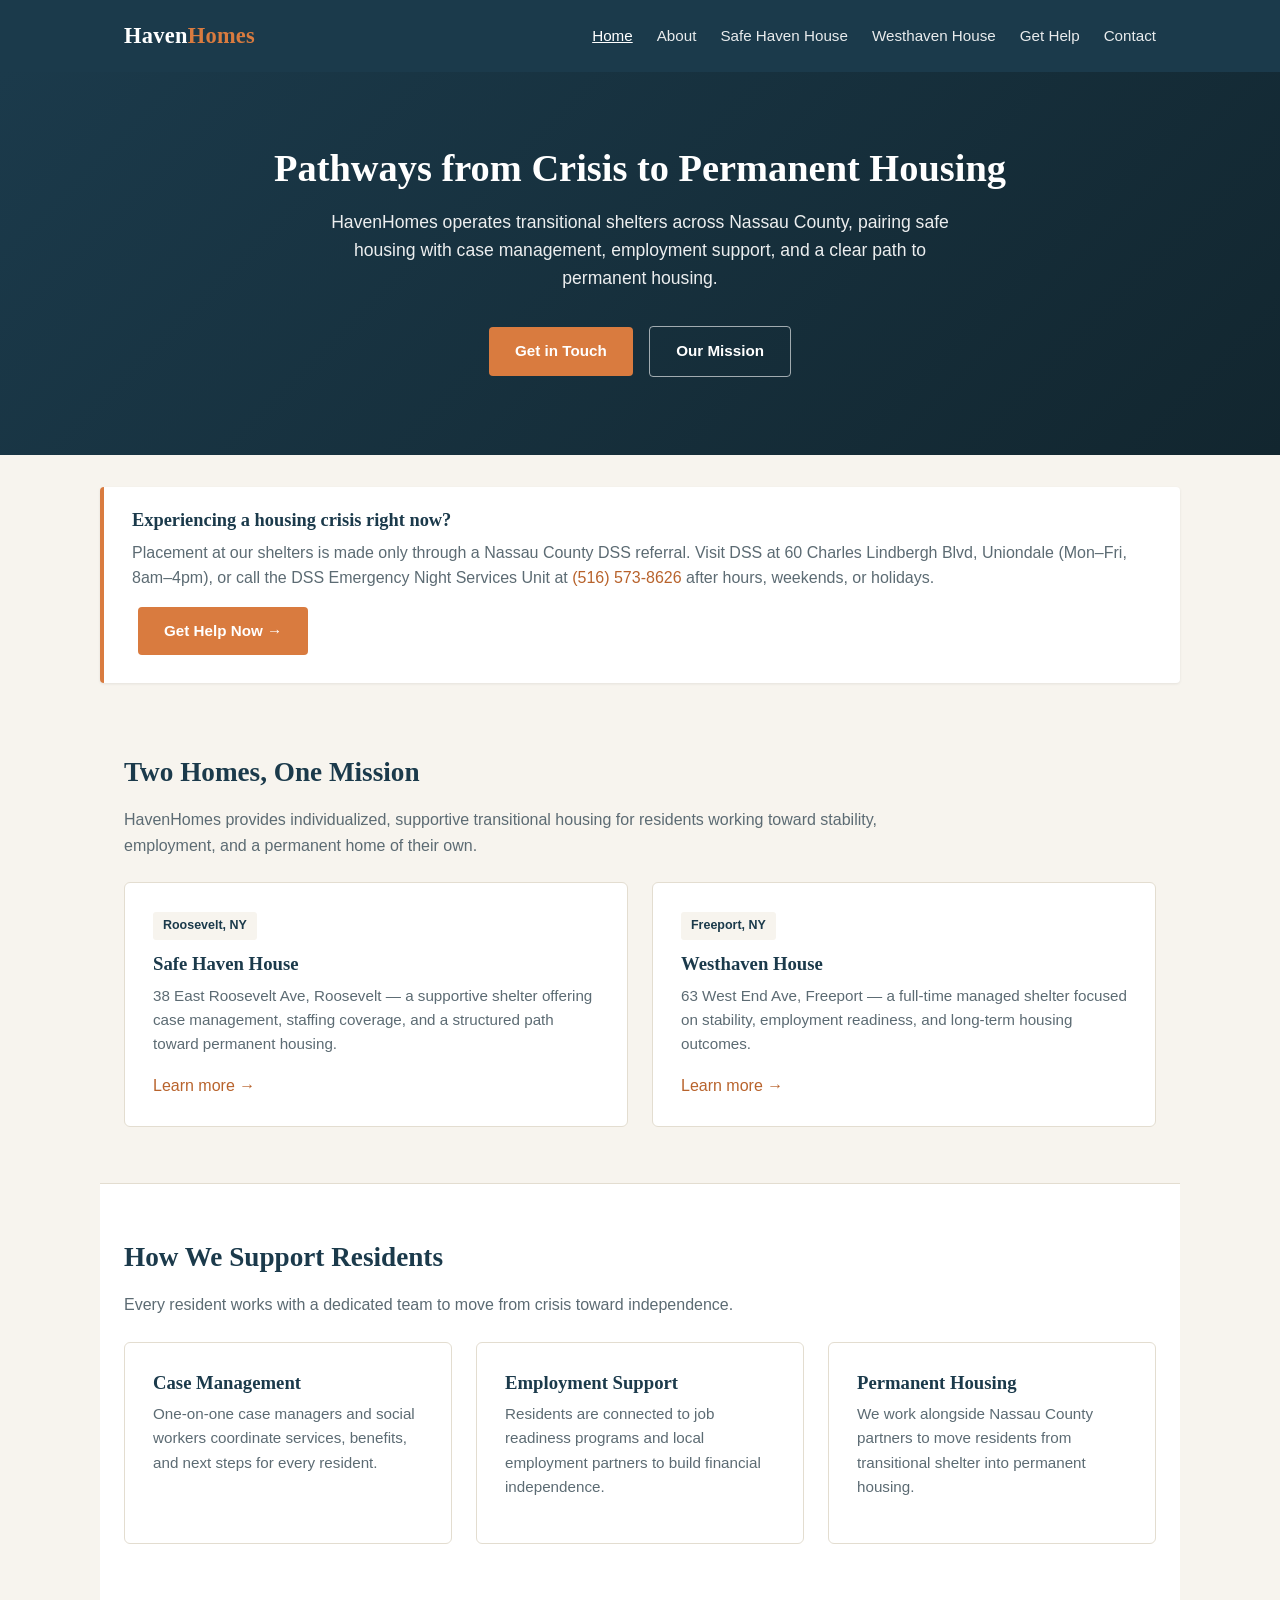
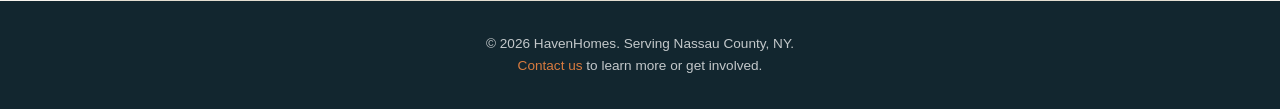
==== index.html @ 24525a24 "Fix: rebuild all HTML files that were silently truncated by a folder sync issue" ====
<!DOCTYPE html>
<html lang="en">
<head>
<meta charset="UTF-8">
<meta name="viewport" content="width=device-width, initial-scale=1.0">
<title>HavenHomes | Nassau County Transitional Housing</title>
<link rel="stylesheet" href="styles.css">
</head>
<body>

<header>
  <div class="nav-wrap">
    <div class="logo">Haven<span>Homes</span></div>
    <nav>
      <ul>
        <li><a href="index.html" class="active">Home</a></li>
        <li><a href="about.html">About</a></li>
        <li><a href="safe-haven-house.html">Safe Haven House</a></li>
        <li><a href="westhaven-house.html">Westhaven House</a></li>
        <li><a href="get-help.html">Get Help</a></li>
        <li><a href="contact.html">Contact</a></li>
      </ul>
    </nav>
  </div>
</header>

<section class="hero">
  <h1>Pathways from Crisis to Permanent Housing</h1>
  <p>HavenHomes operates transitional shelters across Nassau County, pairing safe housing with case management, employment support, and a clear path to permanent housing.</p>
  <a href="contact.html" class="btn btn-primary">Get in Touch</a>
  <a href="about.html" class="btn btn-secondary">Our Mission</a>
</section>

<div class="callout-wrap">
  <div class="callout">
    <h3>Experiencing a housing crisis right now?</h3>
    <p>Placement at our shelters is made only through a Nassau County DSS referral. Visit DSS at 60 Charles Lindbergh Blvd, Uniondale (Mon&ndash;Fri, 8am&ndash;4pm), or call the DSS Emergency Night Services Unit at <a href="tel:5165738626">(516) 573-8626</a> after hours, weekends, or holidays.</p>
    <a href="get-help.html" class="btn btn-primary">Get Help Now &rarr;</a>
  </div>
</div>

<div class="section">
  <h2>Two Homes, One Mission</h2>
  <p>HavenHomes provides individualized, supportive transitional housing for residents working toward stability, employment, and a permanent home of their own.</p>

  <div class="cards">
    <div class="card">
      <span class="tag">Roosevelt, NY</span>
      <h3>Safe Haven House</h3>
      <p>38 East Roosevelt Ave, Roosevelt — a supportive shelter offering case management, staffing coverage, and a structured path toward permanent housing.</p>
      <a href="safe-haven-house.html">Learn more &rarr;</a>
    </div>
    <div class="card">
      <span class="tag">Freeport, NY</span>
      <h3>Westhaven House</h3>
      <p>63 West End Ave, Freeport — a full-time managed shelter focused on stability, employment readiness, and long-term housing outcomes.</p>
      <a href="westhaven-house.html">Learn more &rarr;</a>
    </div>
  </div>
</div>

<div class="section section-alt">
  <h2>How We Support Residents</h2>
  <p>Every resident works with a dedicated team to move from crisis toward independence.</p>
  <div class="cards">
    <div class="card">
      <h3>Case Management</h3>
      <p>One-on-one case managers and social workers coordinate services, benefits, and next steps for every resident.</p>
    </div>
    <div class="card">
      <h3>Employment Support</h3>
      <p>Residents are connected to job readiness programs and local employment partners to build financial independence.</p>
    </div>
    <div class="card">
      <h3>Permanent Housing</h3>
      <p>We work alongside Nassau County partners to move residents from transitional shelter into permanent housing.</p>
    </div>
  </div>
</div>

<footer>
  <p>&copy; 2026 HavenHomes. Serving Nassau County, NY.</p>
  <p><a href="contact.html">Contact us</a> to learn more or get involved.</p>
</footer>

</body>
</html>
---- styles.css ----
:root {
  --navy: #1b3a4b;
  --navy-dark: #12262f;
  --accent: #d97b3f;
  --accent-dark: #b8632c;
  --cream: #f7f4ee;
  --text: #29343a;
  --text-light: #5c6b73;
  --border: #e3ddd0;
  --white: #ffffff;
}

* { box-sizing: border-box; margin: 0; padding: 0; }

body {
  font-family: -apple-system, BlinkMacSystemFont, "Segoe UI", Helvetica, Arial, sans-serif;
  color: var(--text);
  background: var(--cream);
  line-height: 1.6;
}

h1, h2, h3 {
  font-family: Georgia, "Times New Roman", serif;
  color: var(--navy);
  line-height: 1.25;
}

a { color: var(--accent-dark); text-decoration: none; }
a:hover { text-decoration: underline; }

header {
  background: var(--navy);
  color: var(--white);
}

.nav-wrap {
  max-width: 1080px;
  margin: 0 auto;
  padding: 18px 24px;
  display: flex;
  align-items: center;
  justify-content: space-between;
  flex-wrap: wrap;
  gap: 12px;
}

.logo {
  font-family: Georgia, serif;
  font-size: 1.4rem;
  font-weight: bold;
  color: var(--white);
  letter-spacing: 0.3px;
}

.logo span { color: var(--accent); }

nav ul {
  list-style: none;
  display: flex;
  gap: 24px;
  flex-wrap: wrap;
}

nav a {
  color: var(--white);
  font-size: 0.95rem;
  opacity: 0.9;
}

nav a:hover, nav a.active {
  opacity: 1;
  text-decoration: underline;
}

.hero {
  background: linear-gradient(135deg, var(--navy) 0%, var(--navy-dark) 100%);
  color: var(--white);
  padding: 72px 24px;
  text-align: center;
}

.hero h1 {
  color: var(--white);
  font-size: 2.4rem;
  max-width: 780px;
  margin: 0 auto 16px;
}

.hero p {
  max-width: 620px;
  margin: 0 auto 28px;
  font-size: 1.1rem;
  opacity: 0.92;
}

.hero-small {
  padding: 48px 24px;
  text-align: center;
}

.hero-small h1 { color: var(--white); font-size: 2rem; }

.btn {
  display: inline-block;
  padding: 12px 26px;
  border-radius: 4px;
  font-weight: 600;
  font-size: 0.95rem;
  margin: 6px;
}

.btn-primary {
  background: var(--accent);
  color: var(--white);
}
.btn-primary:hover { background: var(--accent-dark); text-decoration: none; }

.btn-secondary {
  background: transparent;
  color: var(--white);
  border: 1px solid rgba(255,255,255,0.6);
}
.btn-secondary:hover { background: rgba(255,255,255,0.1); text-decoration: none; }

.section {
  max-width: 1080px;
  margin: 0 auto;
  padding: 56px 24px;
}

.section h2 {
  font-size: 1.7rem;
  margin-bottom: 18px;
}

.section p { color: var(--text-light); margin-bottom: 16px; max-width: 760px; }

.section-alt {
  background: var(--white);
  border-top: 1px solid var(--border);
  border-bottom: 1px solid var(--border);
}

.cards {
  display: grid;
  grid-template-columns: repeat(auto-fit, minmax(280px, 1fr));
  gap: 24px;
  margin-top: 24px;
}

.card {
  background: var(--white);
  border: 1px solid var(--border);
  border-radius: 6px;
  padding: 28px;
}

.card h3 { margin-bottom: 8px; }
.card p { color: var(--text-light); font-size: 0.95rem; }
.card .tag {
  display: inline-block;
  background: var(--cream);
  color: var(--navy);
  font-size: 0.78rem;
  font-weight: 600;
  padding: 4px 10px;
  border-radius: 3px;
  margin-bottom: 12px;
}

.facts {
  list-style: none;
  margin-top: 20px;
}
.facts li {
  padding: 10px 0;
  border-bottom: 1px solid var(--border);
  color: var(--text-light);
}
.facts li strong { color: var(--navy); }

.info-grid {
  display: grid;
  grid-template-columns: repeat(auto-fit, minmax(220px, 1fr));
  gap: 28px;
  margin-top: 24px;
}
.info-block h3 { font-size: 1.05rem; margin-bottom: 6px; }
.info-block p { color: var(--text-light); font-size: 0.95rem; }

footer {
  background: var(--navy-dark);
  color: rgba(255,255,255,0.75);
  padding: 32px 24px;
  text-align: center;
  font-size: 0.85rem;
}
footer a { color: var(--accent); }

@media (max-width: 640px) {
  .nav-wrap { flex-direction: column; align-items: flex-start; }
  .hero h1 { font-size: 1.9rem; }
}

/* Crisis / callout box */
.callout {
  max-width: 1080px;
  margin: 0 auto;
  background: var(--white);
  border-left: 4px solid var(--accent);
  border-radius: 4px;
  padding: 22px 28px;
  box-shadow: 0 1px 3px rgba(0,0,0,0.08);
}

.callout h3 {
  font-size: 1.15rem;
  margin-bottom: 8px;
}

.callout p { color: var(--text-light); margin-bottom: 10px; }
.callout a.btn { margin-top: 6px; }

.callout-wrap {
  padding: 32px 24px 0;
  margin-bottom: 16px;
}

.steps {
  counter-reset: step;
  list-style: none;
  margin-top: 20px;
}
.steps li {
  counter-increment: step;
  position: relative;
  padding: 14px 0 14px 44px;
  border-bottom: 1px solid var(--border);
  color: var(--text-light);
}
.steps li:before {
  content: counter(step);
  position: absolute;
  left: 0;
  top: 12px;
  width: 28px;
  height: 28px;
  background: var(--navy);
  color: var(--white);
  border-radius: 50%;
  font-size: 0.85rem;
  font-weight: 700;
  display: flex;
  align-items: center;
  justify-content: center;
}
.steps li strong { color: var(--navy); display: block; margin-bottom: 2px; }

.contact-box {
  background: var(--cream);
  border: 1px solid var(--border);
  border-radius: 6px;
  padding: 20px 24px;
  margin: 16px 0;
}
.contact-box h4 { color: var(--navy); font-size: 1rem; margin-bottom: 6px; }
.contact-box p { margin-bottom: 4px; font-size: 0.95rem; }
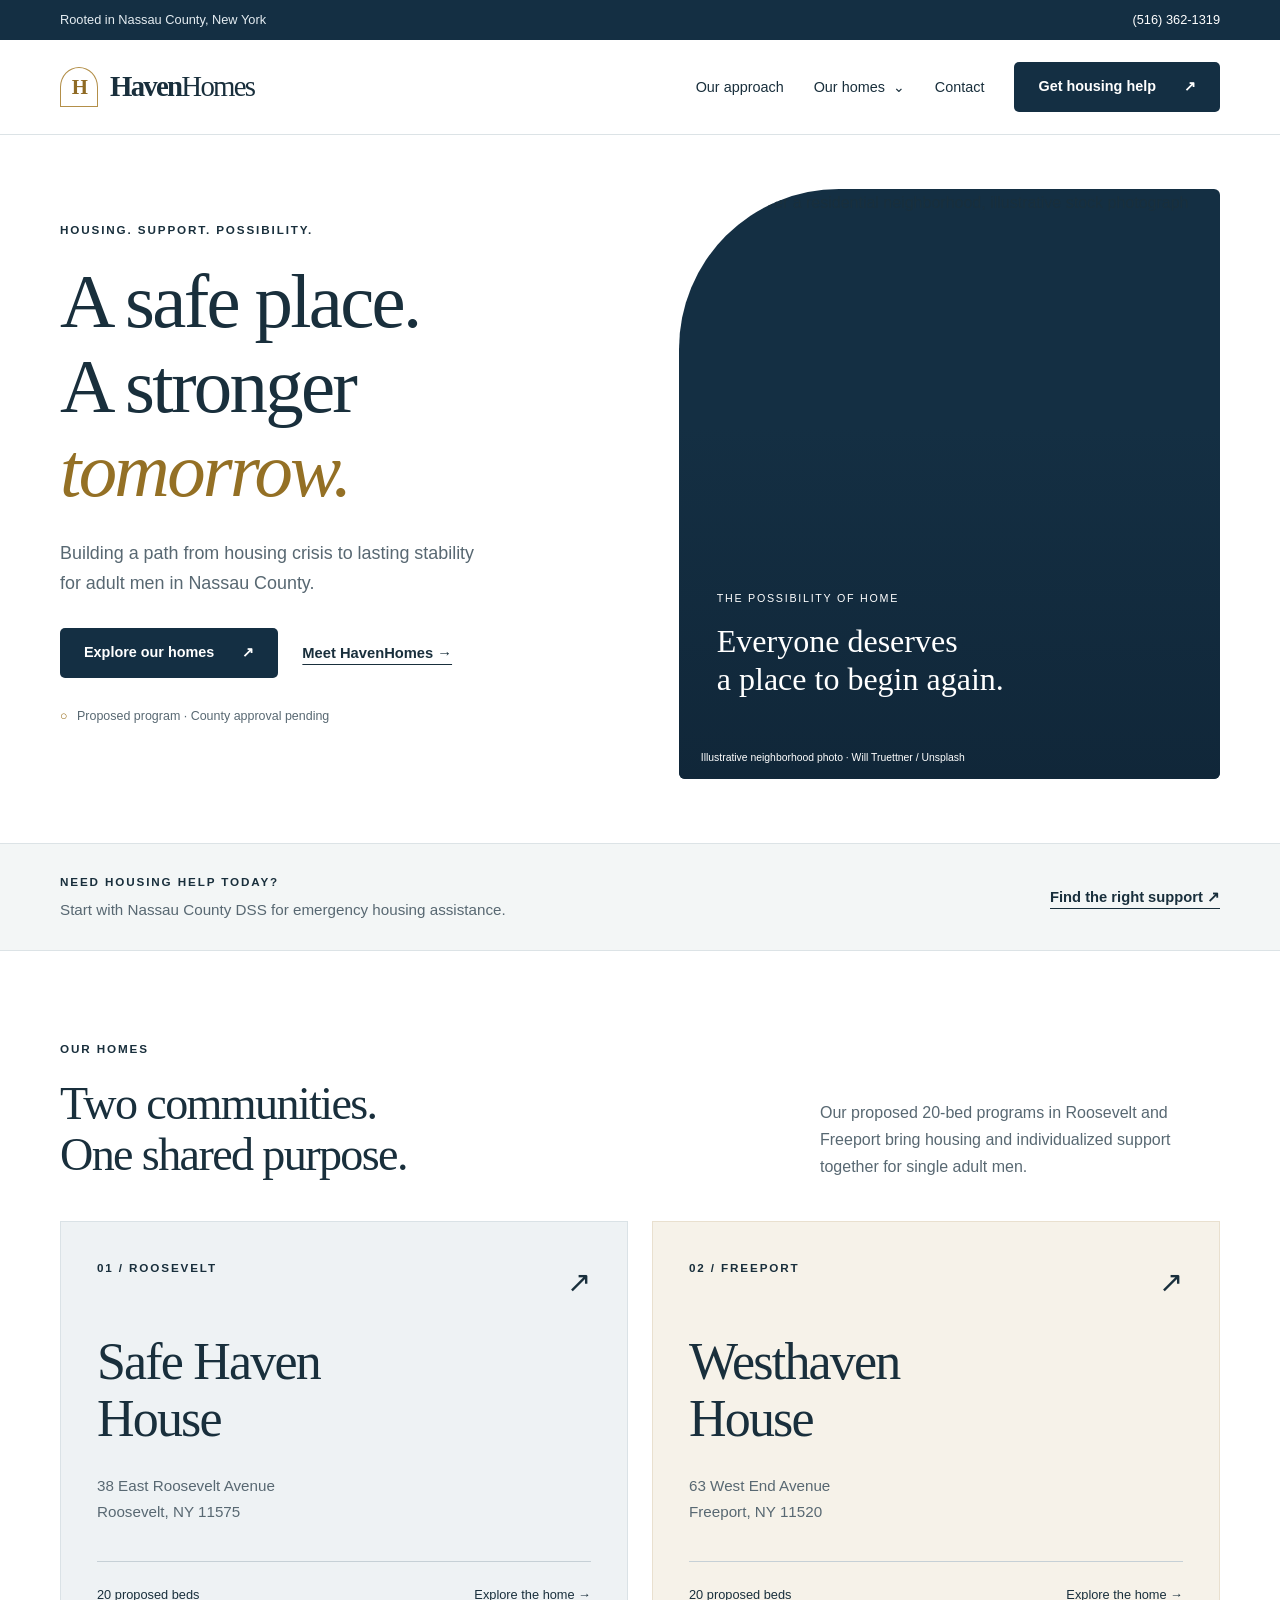
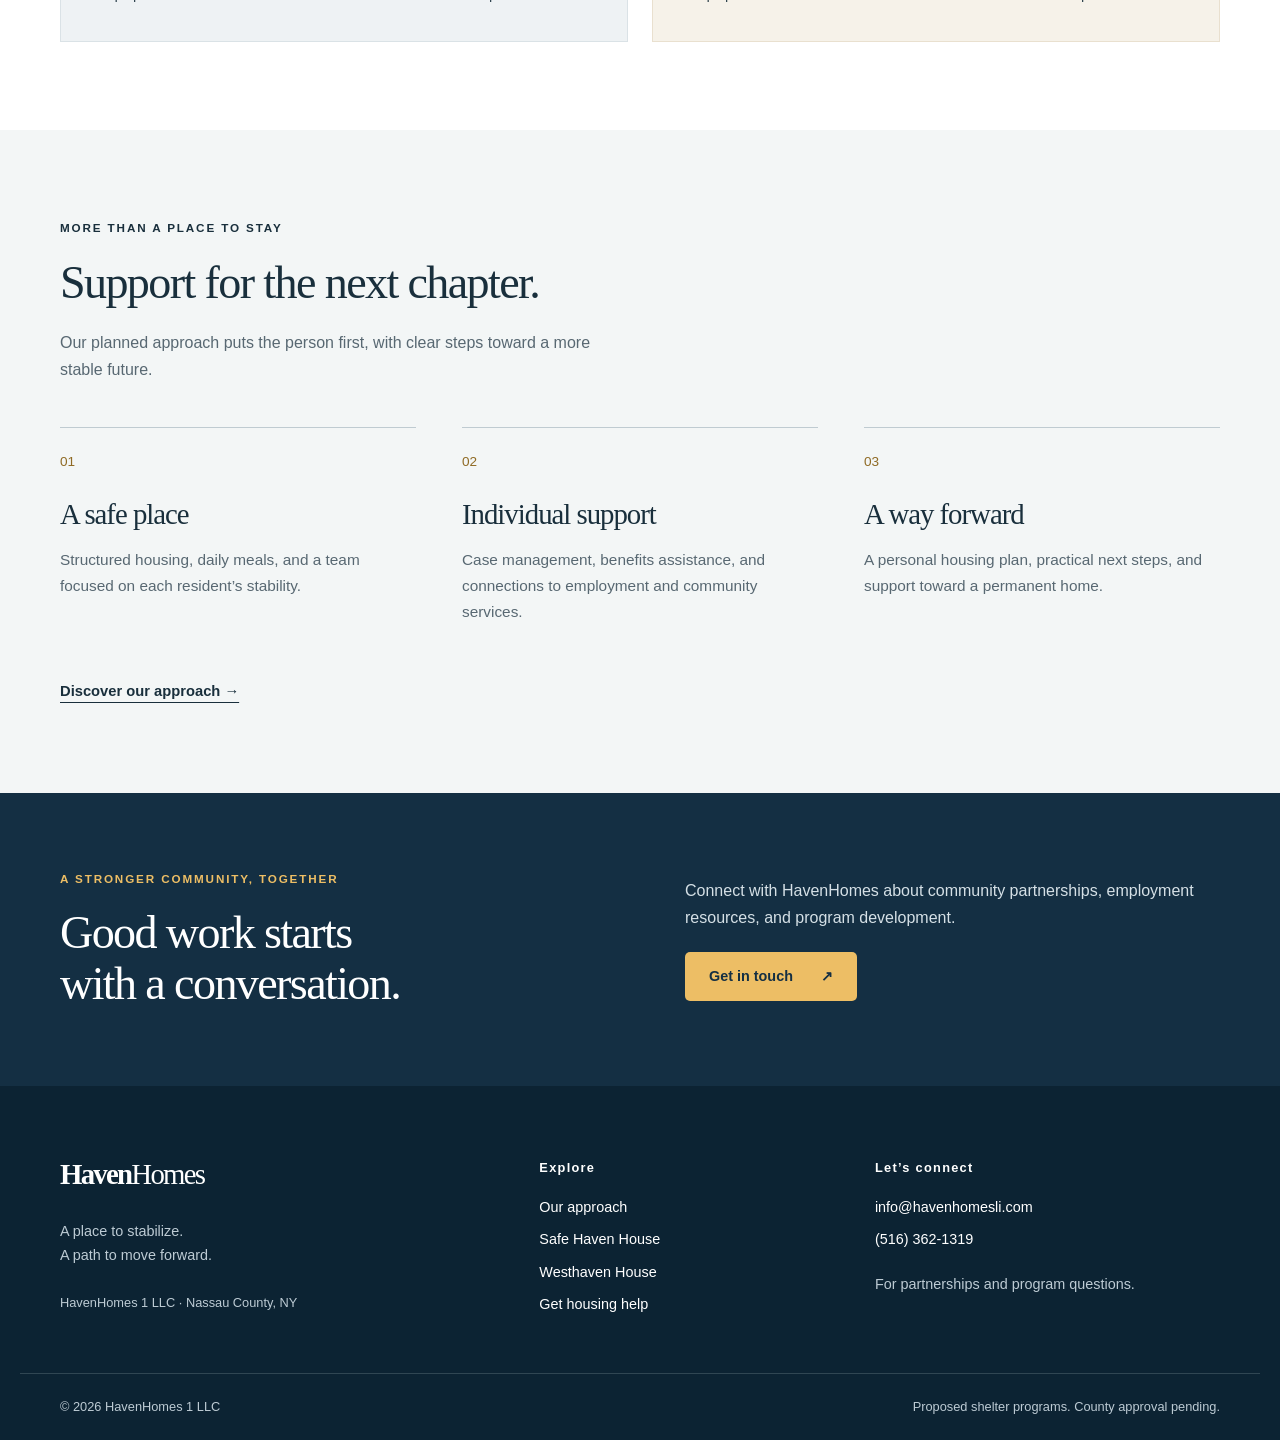
==== commit c3dd4d15: "Create HavenHomes redesign preview with responsive navigation and updated program pages" ====
--- a/index.html
+++ b/index.html
@@ -1,87 +1 @@
-<!DOCTYPE html>
-<html lang="en">
-<head>
-<meta charset="UTF-8">
-<meta name="viewport" content="width=device-width, initial-scale=1.0">
-<title>HavenHomes | Nassau County Transitional Housing</title>
-<link rel="stylesheet" href="styles.css">
-</head>
-<body>
-
-<header>
-  <div class="nav-wrap">
-    <div class="logo">Haven<span>Homes</span></div>
-    <nav>
-      <ul>
-        <li><a href="index.html" class="active">Home</a></li>
-        <li><a href="about.html">About</a></li>
-        <li><a href="safe-haven-house.html">Safe Haven House</a></li>
-        <li><a href="westhaven-house.html">Westhaven House</a></li>
-        <li><a href="get-help.html">Get Help</a></li>
-        <li><a href="contact.html">Contact</a></li>
-      </ul>
-    </nav>
-  </div>
-</header>
-
-<section class="hero">
-  <h1>Pathways from Crisis to Permanent Housing</h1>
-  <p>HavenHomes operates transitional shelters across Nassau County, pairing safe housing with case management, employment support, and a clear path to permanent housing.</p>
-  <a href="contact.html" class="btn btn-primary">Get in Touch</a>
-  <a href="about.html" class="btn btn-secondary">Our Mission</a>
-</section>
-
-<div class="callout-wrap">
-  <div class="callout">
-    <h3>Experiencing a housing crisis right now?</h3>
-    <p>Placement at our shelters is made only through a Nassau County DSS referral. Visit DSS at 60 Charles Lindbergh Blvd, Uniondale (Mon&ndash;Fri, 8am&ndash;4pm), or call the DSS Emergency Night Services Unit at <a href="tel:5165738626">(516) 573-8626</a> after hours, weekends, or holidays.</p>
-    <a href="get-help.html" class="btn btn-primary">Get Help Now &rarr;</a>
-  </div>
-</div>
-
-<div class="section">
-  <h2>Two Homes, One Mission</h2>
-  <p>HavenHomes provides individualized, supportive transitional housing for residents working toward stability, employment, and a permanent home of their own.</p>
-
-  <div class="cards">
-    <div class="card">
-      <span class="tag">Roosevelt, NY</span>
-      <h3>Safe Haven House</h3>
-      <p>38 East Roosevelt Ave, Roosevelt — a supportive shelter offering case management, staffing coverage, and a structured path toward permanent housing.</p>
-      <a href="safe-haven-house.html">Learn more &rarr;</a>
-    </div>
-    <div class="card">
-      <span class="tag">Freeport, NY</span>
-      <h3>Westhaven House</h3>
-      <p>63 West End Ave, Freeport — a full-time managed shelter focused on stability, employment readiness, and long-term housing outcomes.</p>
-      <a href="westhaven-house.html">Learn more &rarr;</a>
-    </div>
-  </div>
-</div>
-
-<div class="section section-alt">
-  <h2>How We Support Residents</h2>
-  <p>Every resident works with a dedicated team to move from crisis toward independence.</p>
-  <div class="cards">
-    <div class="card">
-      <h3>Case Management</h3>
-      <p>One-on-one case managers and social workers coordinate services, benefits, and next steps for every resident.</p>
-    </div>
-    <div class="card">
-      <h3>Employment Support</h3>
-      <p>Residents are connected to job readiness programs and local employment partners to build financial independence.</p>
-    </div>
-    <div class="card">
-      <h3>Permanent Housing</h3>
-      <p>We work alongside Nassau County partners to move residents from transitional shelter into permanent housing.</p>
-    </div>
-  </div>
-</div>
-
-<footer>
-  <p>&copy; 2026 HavenHomes. Serving Nassau County, NY.</p>
-  <p><a href="contact.html">Contact us</a> to learn more or get involved.</p>
-</footer>
-
-</body>
-</html>
+<!doctype html><html lang="en"><head><meta charset="utf-8"><meta name="viewport" content="width=device-width, initial-scale=1"><meta name="description" content="HavenHomes is developing supportive emergency shelter programs for adult men in Nassau County."><meta name="robots" content="noindex,nofollow"><title>A place to move forward | HavenHomes</title><link rel="icon" href="favicon.svg" type="image/svg+xml"><link rel="stylesheet" href="styles.css"></head><body><a class="skip" href="#main">Skip to content</a><div class="utility"><div class="wrap">Rooted in Nassau County, New York <a href="tel:+15163621319">(516) 362-1319</a></div></div><header><div class="wrap navigation"><a class="brand" href="index.html" aria-label="HavenHomes home"><span class="mark" aria-hidden="true">H</span>Haven<span class="brand-light">Homes</span></a><button class="menu-toggle" aria-expanded="false" aria-controls="navigation">Menu <span aria-hidden="true">☰</span></button><nav id="navigation" aria-label="Main navigation"><a href="about.html">Our approach</a><details class="homes-menu"><summary>Our homes</summary><div><a href="safe-haven-house.html">Safe Haven House <small>Roosevelt</small></a><a href="westhaven-house.html">Westhaven House <small>Freeport</small></a></div></details><a href="contact.html">Contact</a><a class="button navy" href="get-help.html">Get housing help <span aria-hidden="true">↗</span></a></nav></div></header><main id="main"><section class="hero wrap"><div class="hero-copy"><span class="eyebrow">HOUSING. SUPPORT. POSSIBILITY.</span><h1>A safe place.<br>A stronger<br><em>tomorrow.</em></h1><p>Building a path from housing crisis to lasting stability for adult men in Nassau County.</p><div class="actions"><a class="button navy" href="#our-homes">Explore our homes <span>↗</span></a><a class="text-link" href="about.html">Meet HavenHomes →</a></div><p class="status-note"><span aria-hidden="true">○</span> Proposed program · County approval pending</p></div><figure class="hero-photo"><img src="https://images.unsplash.com/photo-1543265832-c0036b013eae?auto=format&fit=crop&w=1600&q=85" alt="Sunlight over a residential neighborhood, illustrative stock photograph" fetchpriority="high" width="900" height="1100"><div class="photo-overlay"><span>THE POSSIBILITY OF HOME</span><p>Everyone deserves<br>a place to begin again.</p></div><figcaption>Illustrative neighborhood photo · Will Truettner / Unsplash</figcaption></figure></section><section class="help-strip"><div class="wrap"><div><span class="eyebrow">NEED HOUSING HELP TODAY?</span><p>Start with Nassau County DSS for emergency housing assistance.</p></div><a class="text-link" href="get-help.html">Find the right support <span>↗</span></a></div></section><section class="section wrap" id="our-homes"><div class="section-heading"><div><span class="eyebrow">OUR HOMES</span><h2>Two communities.<br>One shared purpose.</h2></div><p>Our proposed 20-bed programs in Roosevelt and Freeport bring housing and individualized support together for single adult men.</p></div><div class="home-grid"><a class="home-card" href="safe-haven-house.html"><div class="home-top"><span class="eyebrow">01 / ROOSEVELT</span><span class="arrow">↗</span></div><h3>Safe Haven<br>House</h3><p>38 East Roosevelt Avenue<br>Roosevelt, NY 11575</p><div class="home-bottom"><span>20 proposed beds</span><span>Explore the home →</span></div></a><a class="home-card second" href="westhaven-house.html"><div class="home-top"><span class="eyebrow">02 / FREEPORT</span><span class="arrow">↗</span></div><h3>Westhaven<br>House</h3><p>63 West End Avenue<br>Freeport, NY 11520</p><div class="home-bottom"><span>20 proposed beds</span><span>Explore the home →</span></div></a></div></section><section class="approach section"><div class="wrap"><span class="eyebrow">MORE THAN A PLACE TO STAY</span><h2>Support for the next chapter.</h2><p class="intro">Our planned approach puts the person first, with clear steps toward a more stable future.</p><div class="pathway"><article><span class="step-no">01</span><h3>A safe place</h3><p>Structured housing, daily meals, and a team focused on each resident’s stability.</p></article><article><span class="step-no">02</span><h3>Individual support</h3><p>Case management, benefits assistance, and connections to employment and community services.</p></article><article><span class="step-no">03</span><h3>A way forward</h3><p>A personal housing plan, practical next steps, and support toward a permanent home.</p></article></div><a class="text-link" href="about.html">Discover our approach →</a></div></section><section class="cta"><div class="wrap split"><div><span class="eyebrow">A STRONGER COMMUNITY, TOGETHER</span><h2>Good work starts<br>with a conversation.</h2></div><div><p>Connect with HavenHomes about community partnerships, employment resources, and program development.</p><a class="button amber" href="contact.html">Get in touch <span>↗</span></a></div></div></section></main><footer><div class="wrap footer-grid"><div><a class="brand" href="index.html">Haven<span class="brand-light">Homes</span></a><p>A place to stabilize.<br>A path to move forward.</p><small>HavenHomes 1 LLC · Nassau County, NY</small></div><div><h3>Explore</h3><a href="about.html">Our approach</a><a href="safe-haven-house.html">Safe Haven House</a><a href="westhaven-house.html">Westhaven House</a><a href="get-help.html">Get housing help</a></div><div><h3>Let’s connect</h3><a href="mailto:info@havenhomesli.com">info@havenhomesli.com</a><a href="tel:+15163621319">(516) 362-1319</a><p>For partnerships and program questions.</p></div></div><div class="wrap footer-bottom"><small>© 2026 HavenHomes 1 LLC</small><small>Proposed shelter programs. County approval pending.</small></div></footer><script src="site.js" defer></script></body></html>
--- a/styles.css
+++ b/styles.css
@@ -1,267 +1,4 @@
-:root {
-  --navy: #1b3a4b;
-  --navy-dark: #12262f;
-  --accent: #d97b3f;
-  --accent-dark: #b8632c;
-  --cream: #f7f4ee;
-  --text: #29343a;
-  --text-light: #5c6b73;
-  --border: #e3ddd0;
-  --white: #ffffff;
-}
-
-* { box-sizing: border-box; margin: 0; padding: 0; }
-
-body {
-  font-family: -apple-system, BlinkMacSystemFont, "Segoe UI", Helvetica, Arial, sans-serif;
-  color: var(--text);
-  background: var(--cream);
-  line-height: 1.6;
-}
-
-h1, h2, h3 {
-  font-family: Georgia, "Times New Roman", serif;
-  color: var(--navy);
-  line-height: 1.25;
-}
-
-a { color: var(--accent-dark); text-decoration: none; }
-a:hover { text-decoration: underline; }
-
-header {
-  background: var(--navy);
-  color: var(--white);
-}
-
-.nav-wrap {
-  max-width: 1080px;
-  margin: 0 auto;
-  padding: 18px 24px;
-  display: flex;
-  align-items: center;
-  justify-content: space-between;
-  flex-wrap: wrap;
-  gap: 12px;
-}
-
-.logo {
-  font-family: Georgia, serif;
-  font-size: 1.4rem;
-  font-weight: bold;
-  color: var(--white);
-  letter-spacing: 0.3px;
-}
-
-.logo span { color: var(--accent); }
-
-nav ul {
-  list-style: none;
-  display: flex;
-  gap: 24px;
-  flex-wrap: wrap;
-}
-
-nav a {
-  color: var(--white);
-  font-size: 0.95rem;
-  opacity: 0.9;
-}
-
-nav a:hover, nav a.active {
-  opacity: 1;
-  text-decoration: underline;
-}
-
-.hero {
-  background: linear-gradient(135deg, var(--navy) 0%, var(--navy-dark) 100%);
-  color: var(--white);
-  padding: 72px 24px;
-  text-align: center;
-}
-
-.hero h1 {
-  color: var(--white);
-  font-size: 2.4rem;
-  max-width: 780px;
-  margin: 0 auto 16px;
-}
-
-.hero p {
-  max-width: 620px;
-  margin: 0 auto 28px;
-  font-size: 1.1rem;
-  opacity: 0.92;
-}
-
-.hero-small {
-  padding: 48px 24px;
-  text-align: center;
-}
-
-.hero-small h1 { color: var(--white); font-size: 2rem; }
-
-.btn {
-  display: inline-block;
-  padding: 12px 26px;
-  border-radius: 4px;
-  font-weight: 600;
-  font-size: 0.95rem;
-  margin: 6px;
-}
-
-.btn-primary {
-  background: var(--accent);
-  color: var(--white);
-}
-.btn-primary:hover { background: var(--accent-dark); text-decoration: none; }
-
-.btn-secondary {
-  background: transparent;
-  color: var(--white);
-  border: 1px solid rgba(255,255,255,0.6);
-}
-.btn-secondary:hover { background: rgba(255,255,255,0.1); text-decoration: none; }
-
-.section {
-  max-width: 1080px;
-  margin: 0 auto;
-  padding: 56px 24px;
-}
-
-.section h2 {
-  font-size: 1.7rem;
-  margin-bottom: 18px;
-}
-
-.section p { color: var(--text-light); margin-bottom: 16px; max-width: 760px; }
-
-.section-alt {
-  background: var(--white);
-  border-top: 1px solid var(--border);
-  border-bottom: 1px solid var(--border);
-}
-
-.cards {
-  display: grid;
-  grid-template-columns: repeat(auto-fit, minmax(280px, 1fr));
-  gap: 24px;
-  margin-top: 24px;
-}
-
-.card {
-  background: var(--white);
-  border: 1px solid var(--border);
-  border-radius: 6px;
-  padding: 28px;
-}
-
-.card h3 { margin-bottom: 8px; }
-.card p { color: var(--text-light); font-size: 0.95rem; }
-.card .tag {
-  display: inline-block;
-  background: var(--cream);
-  color: var(--navy);
-  font-size: 0.78rem;
-  font-weight: 600;
-  padding: 4px 10px;
-  border-radius: 3px;
-  margin-bottom: 12px;
-}
-
-.facts {
-  list-style: none;
-  margin-top: 20px;
-}
-.facts li {
-  padding: 10px 0;
-  border-bottom: 1px solid var(--border);
-  color: var(--text-light);
-}
-.facts li strong { color: var(--navy); }
-
-.info-grid {
-  display: grid;
-  grid-template-columns: repeat(auto-fit, minmax(220px, 1fr));
-  gap: 28px;
-  margin-top: 24px;
-}
-.info-block h3 { font-size: 1.05rem; margin-bottom: 6px; }
-.info-block p { color: var(--text-light); font-size: 0.95rem; }
-
-footer {
-  background: var(--navy-dark);
-  color: rgba(255,255,255,0.75);
-  padding: 32px 24px;
-  text-align: center;
-  font-size: 0.85rem;
-}
-footer a { color: var(--accent); }
-
-@media (max-width: 640px) {
-  .nav-wrap { flex-direction: column; align-items: flex-start; }
-  .hero h1 { font-size: 1.9rem; }
-}
-
-/* Crisis / callout box */
-.callout {
-  max-width: 1080px;
-  margin: 0 auto;
-  background: var(--white);
-  border-left: 4px solid var(--accent);
-  border-radius: 4px;
-  padding: 22px 28px;
-  box-shadow: 0 1px 3px rgba(0,0,0,0.08);
-}
-
-.callout h3 {
-  font-size: 1.15rem;
-  margin-bottom: 8px;
-}
-
-.callout p { color: var(--text-light); margin-bottom: 10px; }
-.callout a.btn { margin-top: 6px; }
-
-.callout-wrap {
-  padding: 32px 24px 0;
-  margin-bottom: 16px;
-}
-
-.steps {
-  counter-reset: step;
-  list-style: none;
-  margin-top: 20px;
-}
-.steps li {
-  counter-increment: step;
-  position: relative;
-  padding: 14px 0 14px 44px;
-  border-bottom: 1px solid var(--border);
-  color: var(--text-light);
-}
-.steps li:before {
-  content: counter(step);
-  position: absolute;
-  left: 0;
-  top: 12px;
-  width: 28px;
-  height: 28px;
-  background: var(--navy);
-  color: var(--white);
-  border-radius: 50%;
-  font-size: 0.85rem;
-  font-weight: 700;
-  display: flex;
-  align-items: center;
-  justify-content: center;
-}
-.steps li strong { color: var(--navy); display: block; margin-bottom: 2px; }
-
-.contact-box {
-  background: var(--cream);
-  border: 1px solid var(--border);
-  border-radius: 6px;
-  padding: 20px 24px;
-  margin: 16px 0;
-}
-.contact-box h4 { color: var(--navy); font-size: 1rem; margin-bottom: 6px; }
-.contact-box p { margin-bottom: 4px; font-size: 0.95rem; }
+:root{--navy:#142f43;--ink:#192f3c;--muted:#586872;--amber:#edbe65;--pale:#f3f6f6;--line:#dce3e6}*{box-sizing:border-box}html{scroll-behavior:smooth;scroll-padding-top:110px}body{margin:0;color:var(--ink);font:16px/1.7 Arial,Helvetica,sans-serif;background:#fff}a{color:inherit;text-decoration:none}a:hover{text-decoration:underline}button,summary,a{-webkit-tap-highlight-color:transparent}a:focus-visible,button:focus-visible,summary:focus-visible{outline:3px solid #b37714;outline-offset:5px}h1,h2,h3,p,figure{margin:0}p{color:var(--muted);margin:0 0 20px}h1,h2,h3{font-family:Georgia,serif;font-weight:400;line-height:1.1;letter-spacing:-.035em}h1{font-size:clamp(3.2rem,6vw,5.7rem)}h2{font-size:clamp(2.2rem,3.6vw,3.5rem)}h3{font-size:1.8rem}em{font-weight:400;color:#947025}small{font-size:.8rem}.wrap{max-width:1240px;margin:auto;padding-left:40px;padding-right:40px}.utility{background:var(--navy);color:#e5edf2;font-size:.8rem;padding:9px 0}.utility .wrap{display:flex;justify-content:space-between}.utility a{color:white}header{position:sticky;top:0;background:rgba(255,255,255,.98);z-index:20;border-bottom:1px solid var(--line)}.navigation{display:flex;align-items:center;justify-content:space-between;min-height:94px;gap:24px}.brand{display:flex;align-items:center;font-family:Georgia,serif;font-size:1.8rem;letter-spacing:-.06em;font-weight:bold;white-space:nowrap}.brand-light{font-weight:400}.mark{border:1px solid #b38f49;border-radius:50% 50% 0 0;font-size:1.3rem;width:38px;height:40px;text-align:center;line-height:38px;margin-right:12px;color:#8f6a24}nav{display:flex;gap:30px;align-items:center;font-size:.9rem}nav a[aria-current]{text-decoration:underline;text-underline-offset:6px}.button{display:inline-flex;align-items:center;justify-content:center;gap:28px;padding:14px 24px;border-radius:5px;font-size:.9rem;font-weight:bold;line-height:1.5;transition:background .2s,transform .2s;min-height:48px}.button:hover{text-decoration:none;transform:translateY(-2px)}.navy{background:var(--navy);color:white}.navy:hover{background:#25485d}.amber{background:var(--amber);color:var(--navy)}.amber:hover{background:#f5cd85}.homes-menu{position:relative}.homes-menu summary{cursor:pointer;list-style:none;padding:12px 0}.homes-menu summary:after{content:'⌄';margin-left:8px}.homes-menu>div{position:absolute;top:48px;left:-20px;width:240px;background:white;border:1px solid var(--line);box-shadow:0 16px 40px #142f431a;padding:12px;border-radius:6px}.homes-menu a{display:block;padding:12px}.homes-menu small{display:block;color:var(--muted)}.menu-toggle{display:none}.eyebrow{display:block;font-size:.73rem;font-weight:700;letter-spacing:.16em;margin-bottom:20px}.hero{display:grid;grid-template-columns:1.04fr 1fr;gap:56px;padding-top:54px;padding-bottom:64px;align-items:center}.hero-copy>p{font-size:1.12rem;max-width:430px;margin-top:24px}.hero-photo{height:590px;position:relative;border-radius:160px 6px 6px 6px;overflow:hidden;background:var(--navy)}.hero-photo img{width:100%;height:100%;object-fit:cover;object-position:50% 50%}.hero-photo:after{content:'';position:absolute;inset:40% 0 0;background:linear-gradient(transparent,#102638e6)}.photo-overlay{position:absolute;bottom:60px;left:38px;color:white;z-index:1}.photo-overlay span{font-size:.67rem;letter-spacing:.16em}.photo-overlay p{font:2rem/1.2 Georgia,serif;color:white;margin-top:12px}.hero-photo figcaption{position:absolute;bottom:12px;left:22px;right:12px;z-index:1;font-size:.65rem;color:#fff}.actions{display:flex;gap:24px;align-items:center;margin-top:30px;flex-wrap:wrap}.text-link{font-weight:bold;font-size:.92rem;text-decoration:underline;text-underline-offset:6px}.hero-copy .status-note,.status-note{font-size:.78rem;color:var(--muted);margin-top:28px}.status-note span{color:#976a16;margin-right:6px}.help-strip{background:var(--pale);border-block:1px solid var(--line);padding:28px 0}.help-strip .wrap{display:flex;align-items:center;justify-content:space-between;gap:24px}.help-strip .eyebrow{margin-bottom:5px}.help-strip p{margin:0;font-size:.95rem}.help-strip a{white-space:nowrap}.section{padding-top:88px;padding-bottom:88px}.section-heading{display:flex;align-items:end;justify-content:space-between;gap:60px;margin-bottom:40px}.section-heading>p{max-width:400px;margin:0}.home-grid{display:grid;grid-template-columns:1fr 1fr;gap:24px}.home-card{background:#eef2f4;border:1px solid #dae2e6;padding:36px;transition:background .2s}.home-card:hover{background:#e3ebef;text-decoration:none}.home-card.second{background:#f6f2e9;border-color:#e9e0cf}.home-card.second:hover{background:#eee6d5}.home-top{display:flex;justify-content:space-between}.arrow{font-size:1.8rem}.home-card h3{font-size:3.25rem;margin:26px 0}.home-card p{font-size:.95rem}.home-bottom{border-top:1px solid #c6d0d6;padding-top:22px;margin-top:36px;display:flex;justify-content:space-between;font-size:.8rem;gap:12px}.approach{background:var(--pale)}.intro{max-width:570px;margin-top:20px}.pathway{display:grid;grid-template-columns:repeat(3,1fr);gap:46px;margin:44px 0 32px}.pathway article{border-top:1px solid #bfcbd1;padding-top:22px}.step-no{font-size:.85rem;color:#8f6a24;display:block;margin-bottom:26px}.pathway h3{margin-bottom:16px}.pathway p{font-size:.96rem}.cta{background:var(--navy);padding:76px 0;color:white}.cta .eyebrow{color:var(--amber)}.cta p{color:#d5e0e6}.split{display:grid;grid-template-columns:1fr 1fr;gap:90px}.cta .split{align-items:center}footer{padding:64px 0 0;background:#0c2333;color:white}.footer-grid{display:grid;grid-template-columns:1.5fr 1fr 1.2fr;gap:48px}footer p{color:#bdcbd4;font-size:.9rem;margin-top:20px}footer small{color:#bdcbd4}footer h3{font:700 .8rem Arial;letter-spacing:.1em;margin:10px 0 20px}footer .footer-grid>div>a:not(.brand){display:block;font-size:.9rem;margin:8px 0}.footer-bottom{border-top:1px solid #304653;display:flex;justify-content:space-between;gap:20px;padding-top:22px;padding-bottom:22px;margin-top:48px}.page-intro{padding-top:70px;padding-bottom:60px;border-bottom:1px solid var(--line)}.page-intro .lede{font-size:1.2rem;max-width:650px;margin-top:26px}.page-intro>.text-link{display:inline-block;margin-bottom:36px}.people-grid{display:grid;grid-template-columns:1fr 1fr;gap:32px}.people-grid article{padding:32px;border-top:2px solid var(--navy);background:var(--pale)}.people-grid h3{margin-bottom:18px}.property-heading{display:flex;justify-content:space-between;align-items:center;gap:40px}.capacity{border-left:1px solid var(--line);padding:24px 0 24px 60px;min-width:260px}.capacity strong{display:block;font:7rem/1 Georgia,serif;color:#937026}.capacity>span{font-size:.9rem}.capacity p{margin-top:24px}.help-panels{display:grid;grid-template-columns:1fr 1fr;gap:24px;padding-top:48px}.help-panel{background:var(--pale);padding:40px}.help-panel h2{margin-bottom:28px}.dark{background:var(--navy);color:white}.dark p{color:#d5e0e6}.dark .eyebrow{color:var(--amber)}.phone-large{font-size:clamp(1.5rem,2.5vw,2rem);display:block;margin-bottom:24px;text-decoration:underline}.process article{display:flex;gap:24px;margin-bottom:28px}.process article>span{color:#916a20}.process h3{font-size:1.5rem;margin-bottom:10px}.notice{background:#f6f2e9;border-left:4px solid #c19442;padding-top:28px;padding-bottom:20px}.notice h3{font-size:1.5rem;margin-bottom:14px}.source{font-size:.8rem}.source a{text-decoration:underline}.contact-grid{display:grid;grid-template-columns:1.2fr 1fr;gap:24px;padding-top:48px}.contact-tile{background:var(--pale);padding:36px;border:1px solid var(--line)}.contact-tile h2{font-family:Arial;font-size:clamp(1.25rem,2vw,1.8rem);letter-spacing:-.04em;margin-bottom:30px;overflow-wrap:anywhere}.contact-tile:hover{background:#e8eef0;text-decoration:none}.skip{position:absolute;left:12px;top:-100px;background:white;padding:12px;z-index:100}.skip:focus{top:12px}
+@media(max-width:950px){.wrap{padding-left:24px;padding-right:24px}.navigation{min-height:80px}nav{gap:18px}.hero{gap:28px}.hero-photo{height:510px}.hero h1{font-size:4.2rem}.split{gap:40px}.contact-grid{grid-template-columns:1fr 1fr}.photo-overlay{left:24px}}
+@media(max-width:720px){.utility{font-size:.7rem}.navigation{flex-wrap:wrap;padding-top:16px;padding-bottom:16px}.brand{font-size:1.65rem}.menu-toggle{display:flex;gap:16px;align-items:center;background:white;color:var(--navy);border:1px solid var(--line);padding:10px 14px;border-radius:4px;font:inherit;min-height:44px}nav{display:none;width:100%;align-items:stretch;gap:6px;flex-direction:column}nav.open{display:flex}nav>a{padding:12px}nav .button{margin-top:10px}.homes-menu>div{position:static;box-shadow:none;width:100%}.hero{grid-template-columns:1fr;padding-top:36px;padding-bottom:40px;gap:32px}.hero h1{font-size:3.65rem}.hero-copy>p{font-size:1.05rem}.hero-photo{height:380px;border-top-left-radius:100px}.photo-overlay p{font-size:1.8rem}.hero-copy .status-note{font-size:.75rem}.help-strip .wrap{align-items:flex-start;flex-direction:column;gap:16px}.section{padding-top:54px;padding-bottom:54px}.section-heading{align-items:flex-start;flex-direction:column;gap:22px}.home-grid,.pathway,.split,.people-grid,.help-panels,.contact-grid{grid-template-columns:1fr}.home-card{padding:26px}.home-card h3{font-size:2.7rem}.pathway{gap:16px}.pathway article{display:block}.step-no{margin-bottom:16px}.cta{padding:50px 0}.footer-grid{grid-template-columns:1fr;gap:24px}.footer-bottom{flex-direction:column;gap:6px}.page-intro{padding-top:44px;padding-bottom:32px}.page-intro h1{font-size:3.2rem}.property-heading{align-items:flex-start;flex-direction:column}.capacity{padding:0;border:0;display:grid;grid-template-columns:auto 1fr;gap:6px 20px;align-items:center}.capacity strong{font-size:4rem;grid-row:span 2}.capacity p{margin:0;font-size:.85rem}.help-panel{padding:28px}.contact-tile{padding:28px}.source{overflow-wrap:anywhere}}
+@media(prefers-reduced-motion:reduce){html{scroll-behavior:auto}*{transition:none!important}}
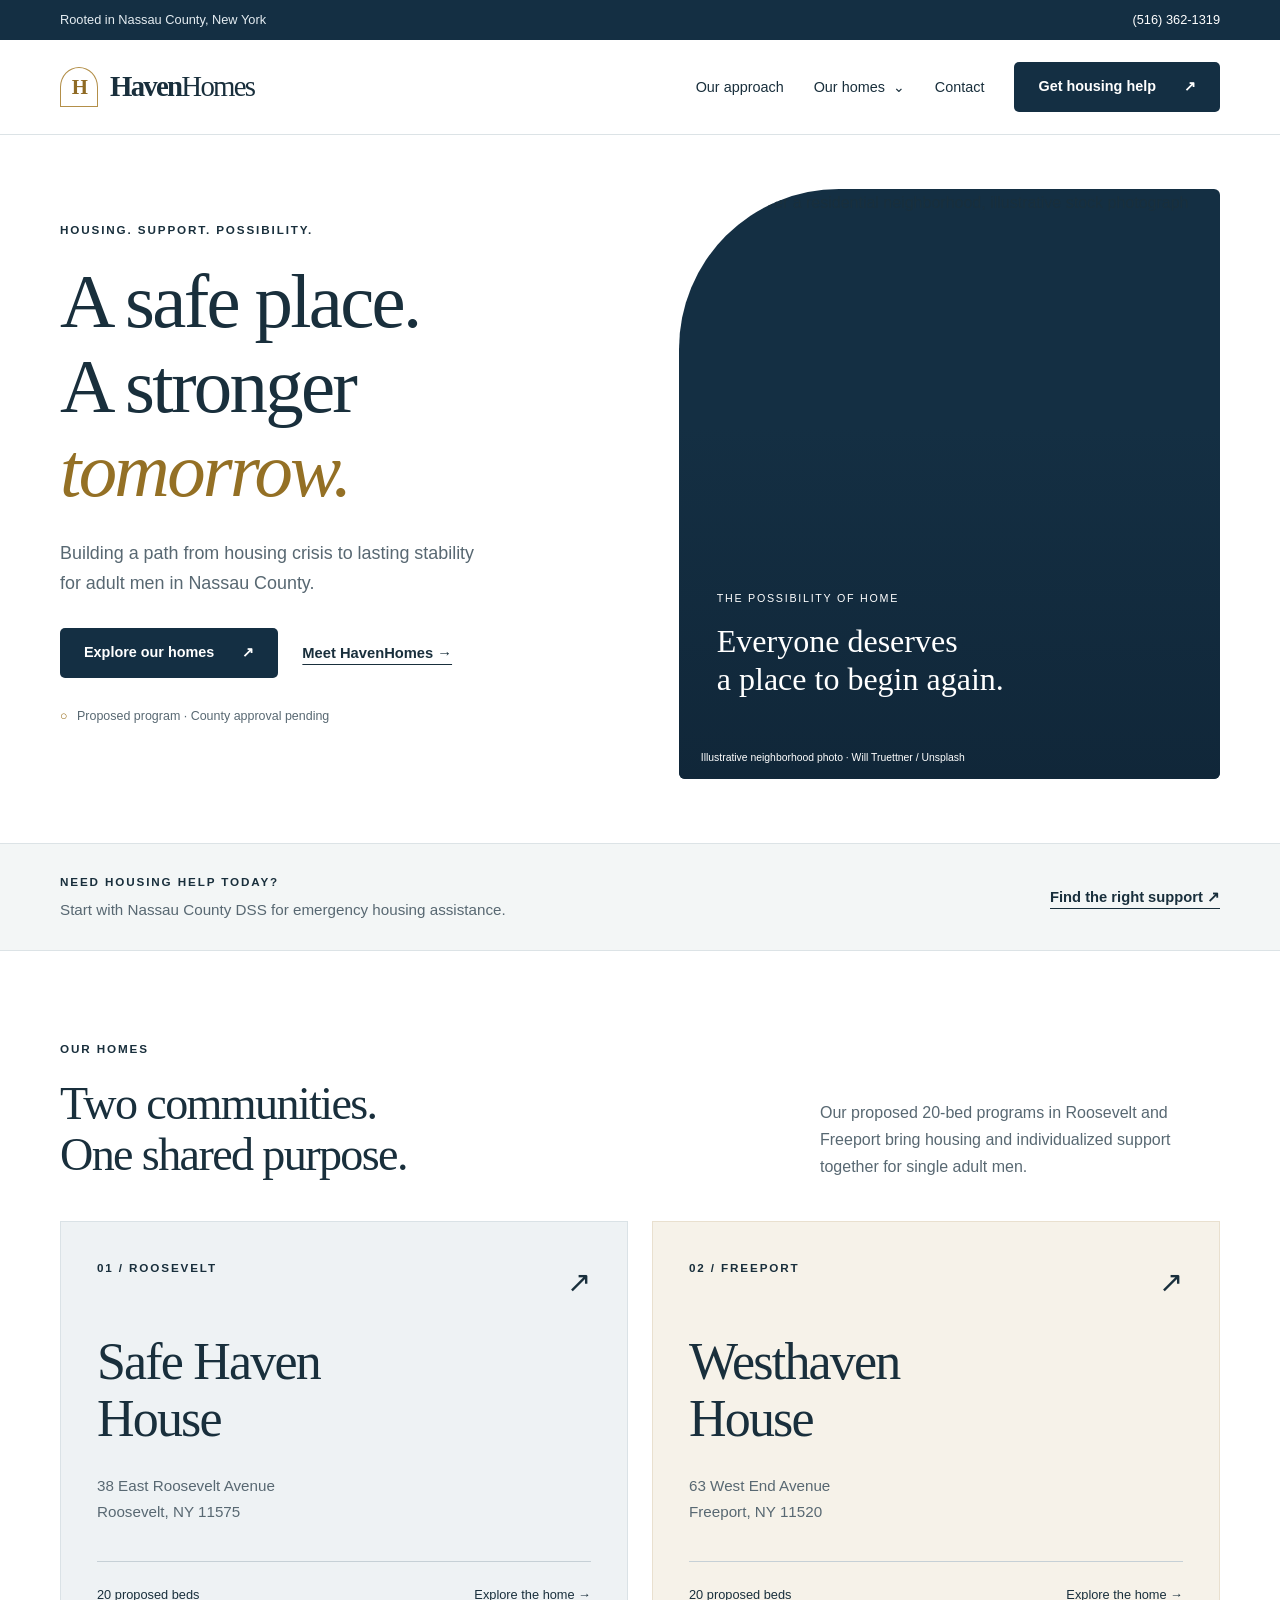
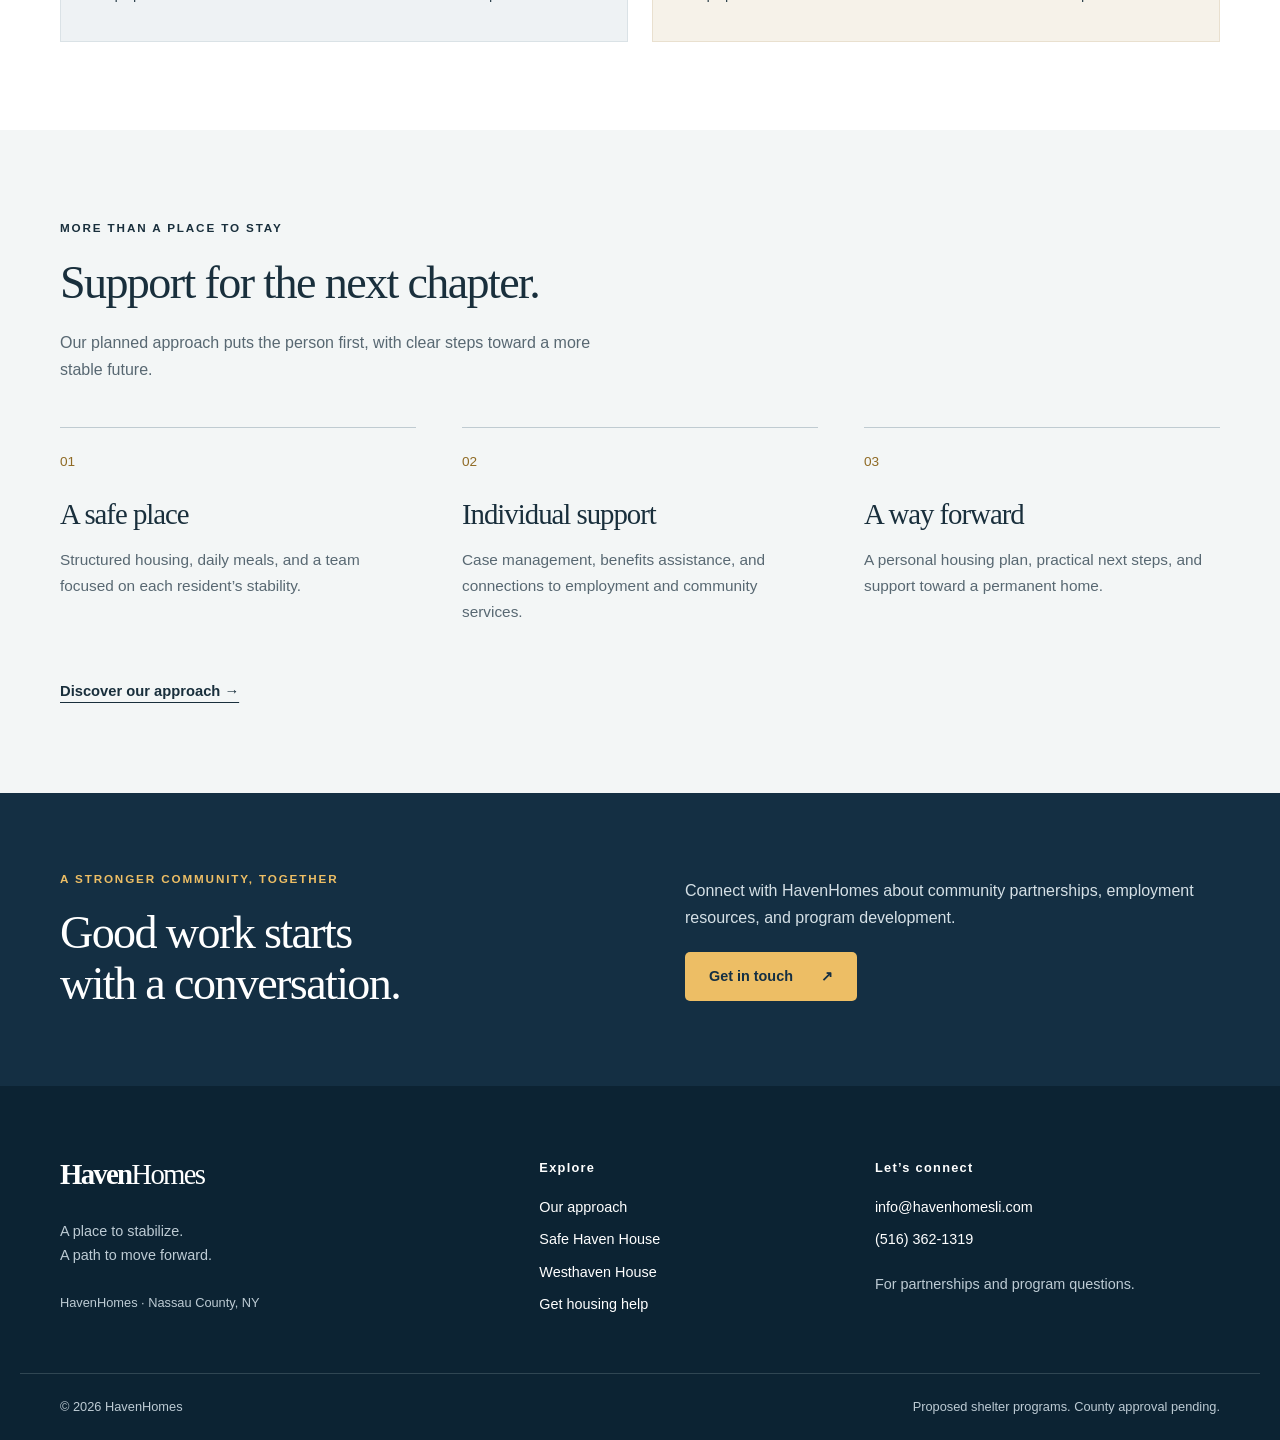
==== commit c67b84d6: "Rename HavenHomes 1 LLC to HavenHomes; remove People behind the purpose section" ====
--- a/index.html
+++ b/index.html
@@ -1 +1 @@
-<!doctype html><html lang="en"><head><meta charset="utf-8"><meta name="viewport" content="width=device-width, initial-scale=1"><meta name="description" content="HavenHomes is developing supportive emergency shelter programs for adult men in Nassau County."><meta name="robots" content="noindex,nofollow"><title>A place to move forward | HavenHomes</title><link rel="icon" href="favicon.svg" type="image/svg+xml"><link rel="stylesheet" href="styles.css"></head><body><a class="skip" href="#main">Skip to content</a><div class="utility"><div class="wrap">Rooted in Nassau County, New York <a href="tel:+15163621319">(516) 362-1319</a></div></div><header><div class="wrap navigation"><a class="brand" href="index.html" aria-label="HavenHomes home"><span class="mark" aria-hidden="true">H</span>Haven<span class="brand-light">Homes</span></a><button class="menu-toggle" aria-expanded="false" aria-controls="navigation">Menu <span aria-hidden="true">☰</span></button><nav id="navigation" aria-label="Main navigation"><a href="about.html">Our approach</a><details class="homes-menu"><summary>Our homes</summary><div><a href="safe-haven-house.html">Safe Haven House <small>Roosevelt</small></a><a href="westhaven-house.html">Westhaven House <small>Freeport</small></a></div></details><a href="contact.html">Contact</a><a class="button navy" href="get-help.html">Get housing help <span aria-hidden="true">↗</span></a></nav></div></header><main id="main"><section class="hero wrap"><div class="hero-copy"><span class="eyebrow">HOUSING. SUPPORT. POSSIBILITY.</span><h1>A safe place.<br>A stronger<br><em>tomorrow.</em></h1><p>Building a path from housing crisis to lasting stability for adult men in Nassau County.</p><div class="actions"><a class="button navy" href="#our-homes">Explore our homes <span>↗</span></a><a class="text-link" href="about.html">Meet HavenHomes →</a></div><p class="status-note"><span aria-hidden="true">○</span> Proposed program · County approval pending</p></div><figure class="hero-photo"><img src="https://images.unsplash.com/photo-1543265832-c0036b013eae?auto=format&fit=crop&w=1600&q=85" alt="Sunlight over a residential neighborhood, illustrative stock photograph" fetchpriority="high" width="900" height="1100"><div class="photo-overlay"><span>THE POSSIBILITY OF HOME</span><p>Everyone deserves<br>a place to begin again.</p></div><figcaption>Illustrative neighborhood photo · Will Truettner / Unsplash</figcaption></figure></section><section class="help-strip"><div class="wrap"><div><span class="eyebrow">NEED HOUSING HELP TODAY?</span><p>Start with Nassau County DSS for emergency housing assistance.</p></div><a class="text-link" href="get-help.html">Find the right support <span>↗</span></a></div></section><section class="section wrap" id="our-homes"><div class="section-heading"><div><span class="eyebrow">OUR HOMES</span><h2>Two communities.<br>One shared purpose.</h2></div><p>Our proposed 20-bed programs in Roosevelt and Freeport bring housing and individualized support together for single adult men.</p></div><div class="home-grid"><a class="home-card" href="safe-haven-house.html"><div class="home-top"><span class="eyebrow">01 / ROOSEVELT</span><span class="arrow">↗</span></div><h3>Safe Haven<br>House</h3><p>38 East Roosevelt Avenue<br>Roosevelt, NY 11575</p><div class="home-bottom"><span>20 proposed beds</span><span>Explore the home →</span></div></a><a class="home-card second" href="westhaven-house.html"><div class="home-top"><span class="eyebrow">02 / FREEPORT</span><span class="arrow">↗</span></div><h3>Westhaven<br>House</h3><p>63 West End Avenue<br>Freeport, NY 11520</p><div class="home-bottom"><span>20 proposed beds</span><span>Explore the home →</span></div></a></div></section><section class="approach section"><div class="wrap"><span class="eyebrow">MORE THAN A PLACE TO STAY</span><h2>Support for the next chapter.</h2><p class="intro">Our planned approach puts the person first, with clear steps toward a more stable future.</p><div class="pathway"><article><span class="step-no">01</span><h3>A safe place</h3><p>Structured housing, daily meals, and a team focused on each resident’s stability.</p></article><article><span class="step-no">02</span><h3>Individual support</h3><p>Case management, benefits assistance, and connections to employment and community services.</p></article><article><span class="step-no">03</span><h3>A way forward</h3><p>A personal housing plan, practical next steps, and support toward a permanent home.</p></article></div><a class="text-link" href="about.html">Discover our approach →</a></div></section><section class="cta"><div class="wrap split"><div><span class="eyebrow">A STRONGER COMMUNITY, TOGETHER</span><h2>Good work starts<br>with a conversation.</h2></div><div><p>Connect with HavenHomes about community partnerships, employment resources, and program development.</p><a class="button amber" href="contact.html">Get in touch <span>↗</span></a></div></div></section></main><footer><div class="wrap footer-grid"><div><a class="brand" href="index.html">Haven<span class="brand-light">Homes</span></a><p>A place to stabilize.<br>A path to move forward.</p><small>HavenHomes 1 LLC · Nassau County, NY</small></div><div><h3>Explore</h3><a href="about.html">Our approach</a><a href="safe-haven-house.html">Safe Haven House</a><a href="westhaven-house.html">Westhaven House</a><a href="get-help.html">Get housing help</a></div><div><h3>Let’s connect</h3><a href="mailto:info@havenhomesli.com">info@havenhomesli.com</a><a href="tel:+15163621319">(516) 362-1319</a><p>For partnerships and program questions.</p></div></div><div class="wrap footer-bottom"><small>© 2026 HavenHomes 1 LLC</small><small>Proposed shelter programs. County approval pending.</small></div></footer><script src="site.js" defer></script></body></html>+<!doctype html><html lang="en"><head><meta charset="utf-8"><meta name="viewport" content="width=device-width, initial-scale=1"><meta name="description" content="HavenHomes is developing supportive emergency shelter programs for adult men in Nassau County."><title>A place to move forward | HavenHomes</title><link rel="icon" href="favicon.svg" type="image/svg+xml"><link rel="stylesheet" href="styles.css"></head><body><a class="skip" href="#main">Skip to content</a><div class="utility"><div class="wrap">Rooted in Nassau County, New York <a href="tel:+15163621319">(516) 362-1319</a></div></div><header><div class="wrap navigation"><a class="brand" href="index.html" aria-label="HavenHomes home"><span class="mark" aria-hidden="true">H</span>Haven<span class="brand-light">Homes</span></a><button class="menu-toggle" aria-expanded="false" aria-controls="navigation">Menu <span aria-hidden="true">☰</span></button><nav id="navigation" aria-label="Main navigation"><a href="about.html">Our approach</a><details class="homes-menu"><summary>Our homes</summary><div><a href="safe-haven-house.html">Safe Haven House <small>Roosevelt</small></a><a href="westhaven-house.html">Westhaven House <small>Freeport</small></a></div></details><a href="contact.html">Contact</a><a class="button navy" href="get-help.html">Get housing help <span aria-hidden="true">↗</span></a></nav></div></header><main id="main"><section class="hero wrap"><div class="hero-copy"><span class="eyebrow">HOUSING. SUPPORT. POSSIBILITY.</span><h1>A safe place.<br>A stronger<br><em>tomorrow.</em></h1><p>Building a path from housing crisis to lasting stability for adult men in Nassau County.</p><div class="actions"><a class="button navy" href="#our-homes">Explore our homes <span>↗</span></a><a class="text-link" href="about.html">Meet HavenHomes →</a></div><p class="status-note"><span aria-hidden="true">○</span> Proposed program · County approval pending</p></div><figure class="hero-photo"><img src="https://images.unsplash.com/photo-1543265832-c0036b013eae?auto=format&fit=crop&w=1600&q=85" alt="Sunlight over a residential neighborhood, illustrative stock photograph" fetchpriority="high" width="900" height="1100"><div class="photo-overlay"><span>THE POSSIBILITY OF HOME</span><p>Everyone deserves<br>a place to begin again.</p></div><figcaption>Illustrative neighborhood photo · Will Truettner / Unsplash</figcaption></figure></section><section class="help-strip"><div class="wrap"><div><span class="eyebrow">NEED HOUSING HELP TODAY?</span><p>Start with Nassau County DSS for emergency housing assistance.</p></div><a class="text-link" href="get-help.html">Find the right support <span>↗</span></a></div></section><section class="section wrap" id="our-homes"><div class="section-heading"><div><span class="eyebrow">OUR HOMES</span><h2>Two communities.<br>One shared purpose.</h2></div><p>Our proposed 20-bed programs in Roosevelt and Freeport bring housing and individualized support together for single adult men.</p></div><div class="home-grid"><a class="home-card" href="safe-haven-house.html"><div class="home-top"><span class="eyebrow">01 / ROOSEVELT</span><span class="arrow">↗</span></div><h3>Safe Haven<br>House</h3><p>38 East Roosevelt Avenue<br>Roosevelt, NY 11575</p><div class="home-bottom"><span>20 proposed beds</span><span>Explore the home →</span></div></a><a class="home-card second" href="westhaven-house.html"><div class="home-top"><span class="eyebrow">02 / FREEPORT</span><span class="arrow">↗</span></div><h3>Westhaven<br>House</h3><p>63 West End Avenue<br>Freeport, NY 11520</p><div class="home-bottom"><span>20 proposed beds</span><span>Explore the home →</span></div></a></div></section><section class="approach section"><div class="wrap"><span class="eyebrow">MORE THAN A PLACE TO STAY</span><h2>Support for the next chapter.</h2><p class="intro">Our planned approach puts the person first, with clear steps toward a more stable future.</p><div class="pathway"><article><span class="step-no">01</span><h3>A safe place</h3><p>Structured housing, daily meals, and a team focused on each resident’s stability.</p></article><article><span class="step-no">02</span><h3>Individual support</h3><p>Case management, benefits assistance, and connections to employment and community services.</p></article><article><span class="step-no">03</span><h3>A way forward</h3><p>A personal housing plan, practical next steps, and support toward a permanent home.</p></article></div><a class="text-link" href="about.html">Discover our approach →</a></div></section><section class="cta"><div class="wrap split"><div><span class="eyebrow">A STRONGER COMMUNITY, TOGETHER</span><h2>Good work starts<br>with a conversation.</h2></div><div><p>Connect with HavenHomes about community partnerships, employment resources, and program development.</p><a class="button amber" href="contact.html">Get in touch <span>↗</span></a></div></div></section></main><footer><div class="wrap footer-grid"><div><a class="brand" href="index.html">Haven<span class="brand-light">Homes</span></a><p>A place to stabilize.<br>A path to move forward.</p><small>HavenHomes · Nassau County, NY</small></div><div><h3>Explore</h3><a href="about.html">Our approach</a><a href="safe-haven-house.html">Safe Haven House</a><a href="westhaven-house.html">Westhaven House</a><a href="get-help.html">Get housing help</a></div><div><h3>Let’s connect</h3><a href="mailto:info@havenhomesli.com">info@havenhomesli.com</a><a href="tel:+15163621319">(516) 362-1319</a><p>For partnerships and program questions.</p></div></div><div class="wrap footer-bottom"><small>© 2026 HavenHomes</small><small>Proposed shelter programs. County approval pending.</small></div></footer><script src="site.js" defer></script></body></html>
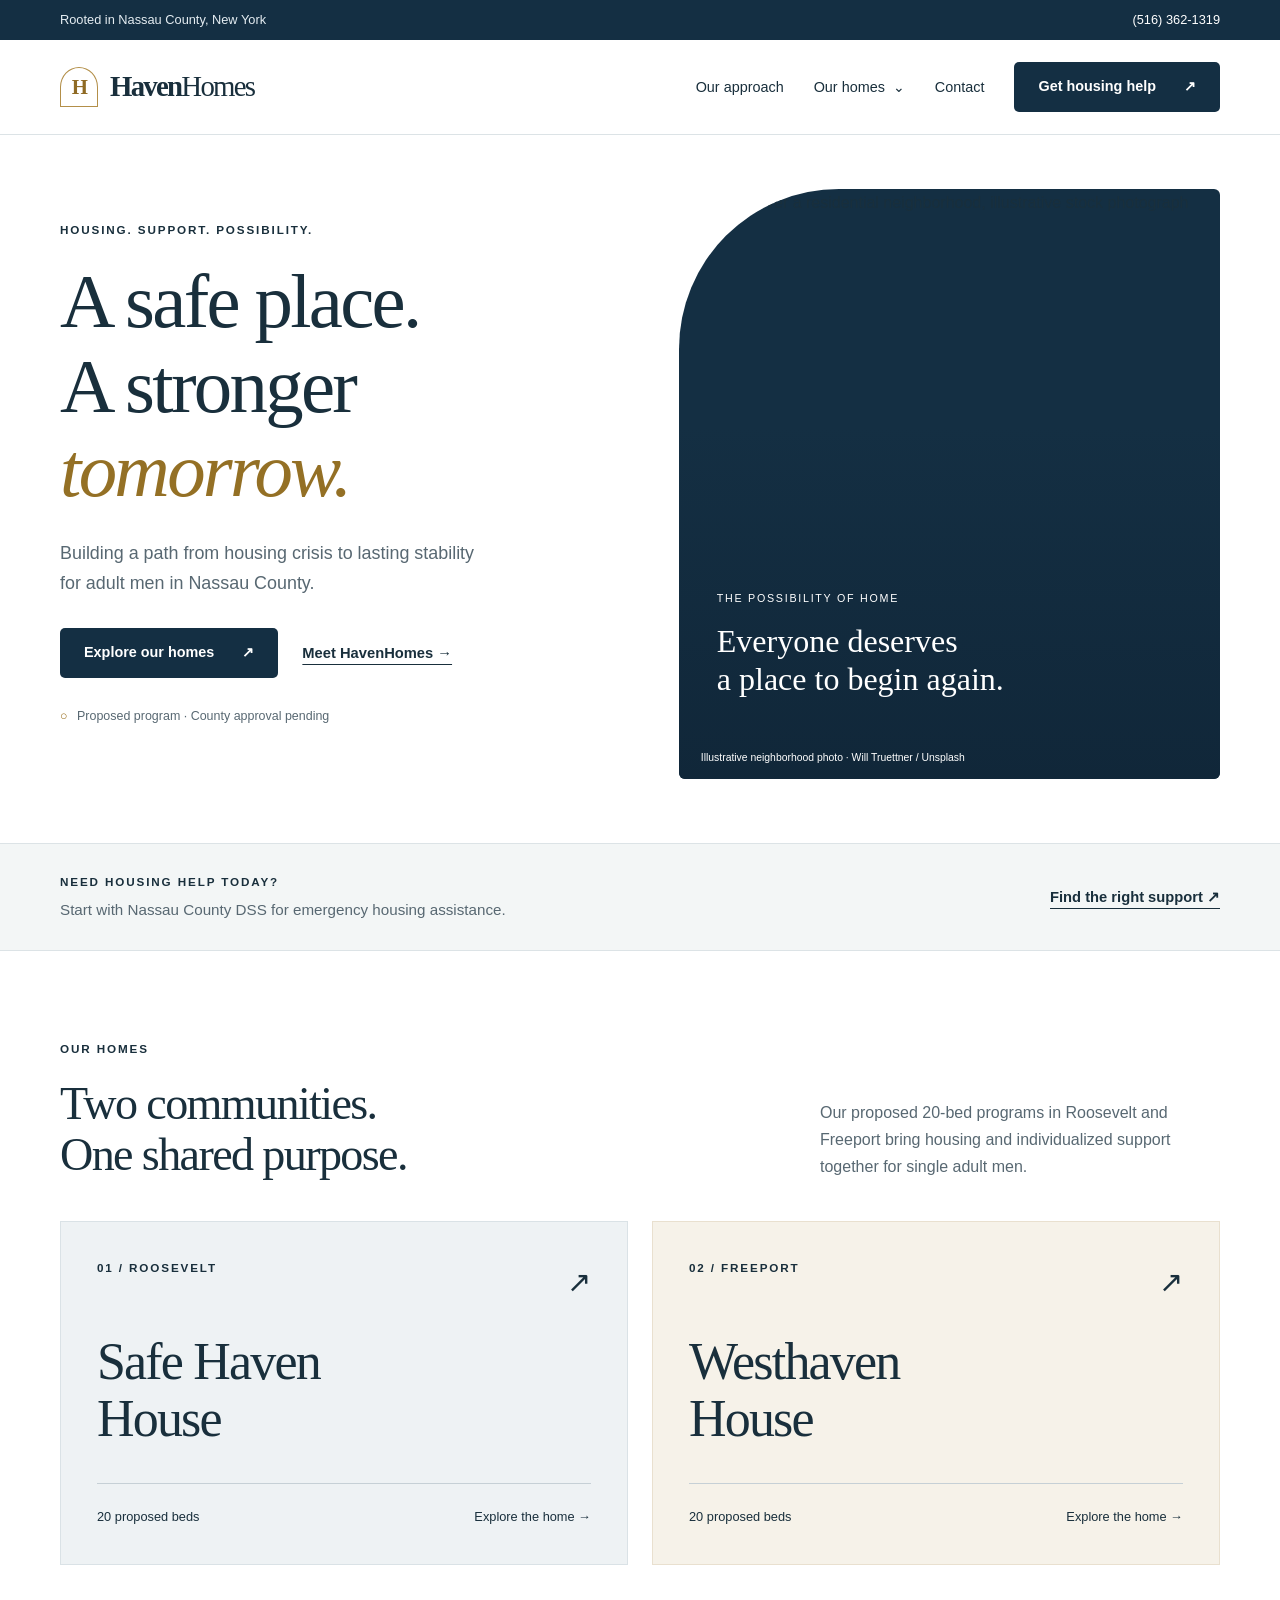
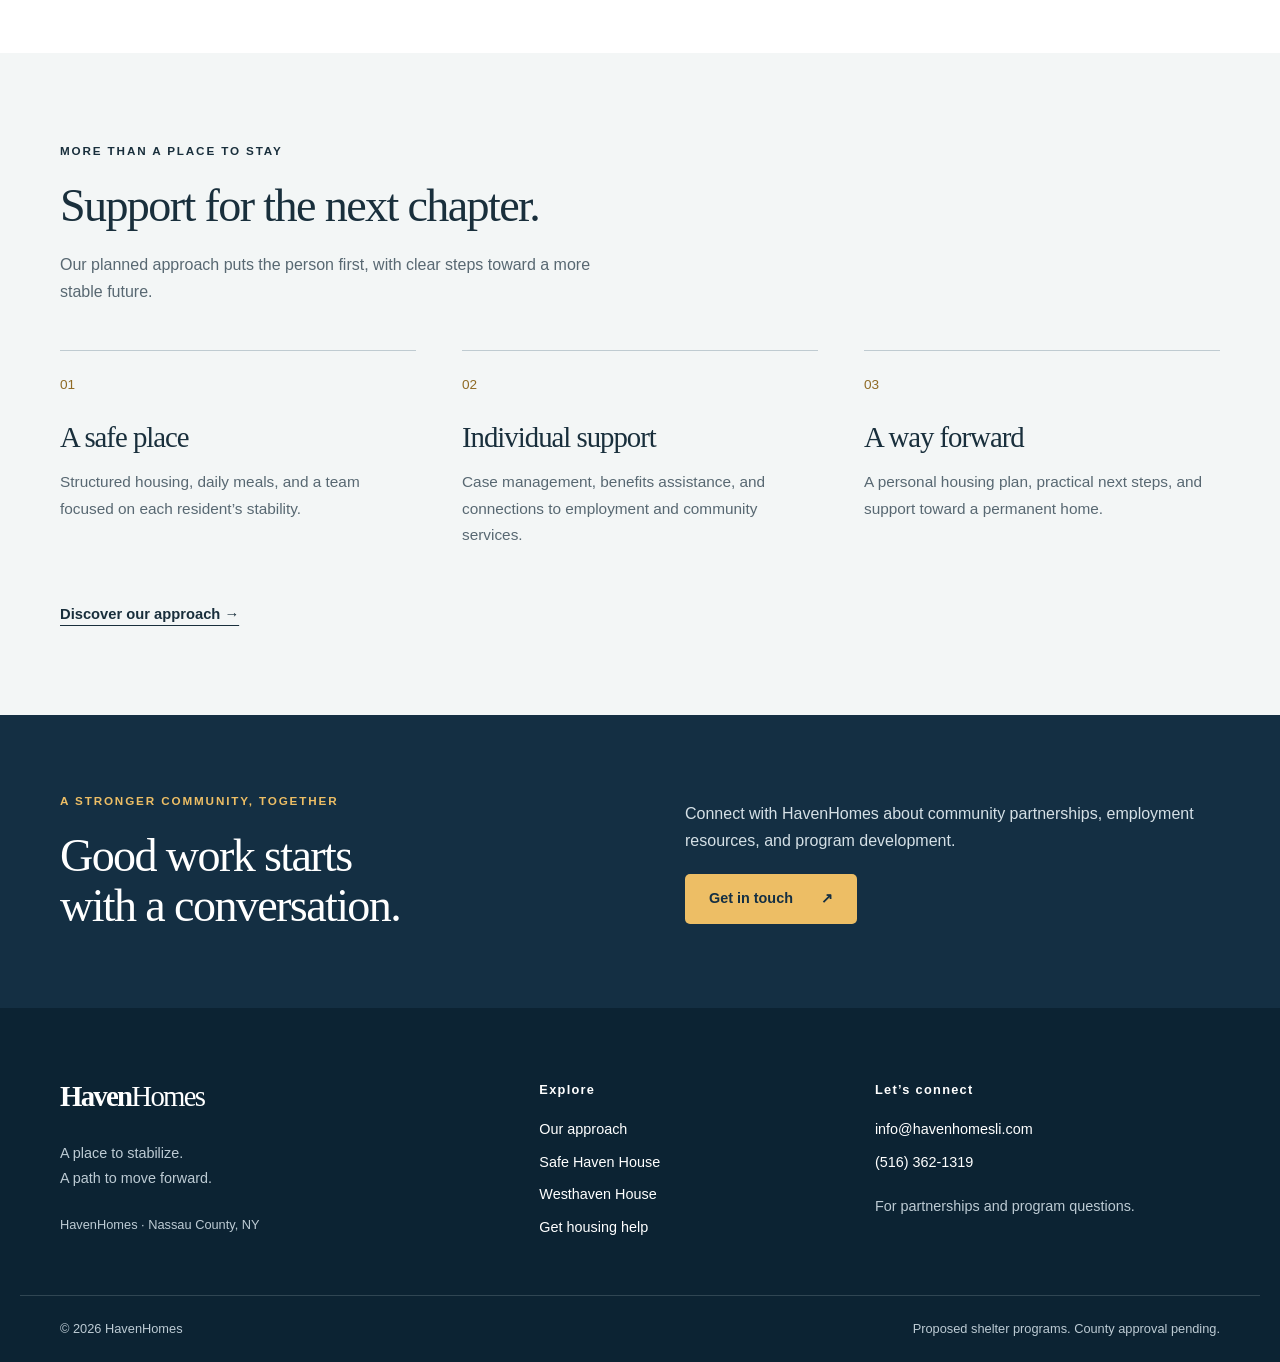
==== commit 7fd04cac: "Hide house addresses for now (kept as comments to restore later) Co-Authored-By: Claude Opus 5.5 <no" ====
--- a/index.html
+++ b/index.html
@@ -1 +1 @@
-<!doctype html><html lang="en"><head><meta charset="utf-8"><meta name="viewport" content="width=device-width, initial-scale=1"><meta name="description" content="HavenHomes is developing supportive emergency shelter programs for adult men in Nassau County."><title>A place to move forward | HavenHomes</title><link rel="icon" href="favicon.svg" type="image/svg+xml"><link rel="stylesheet" href="styles.css"></head><body><a class="skip" href="#main">Skip to content</a><div class="utility"><div class="wrap">Rooted in Nassau County, New York <a href="tel:+15163621319">(516) 362-1319</a></div></div><header><div class="wrap navigation"><a class="brand" href="index.html" aria-label="HavenHomes home"><span class="mark" aria-hidden="true">H</span>Haven<span class="brand-light">Homes</span></a><button class="menu-toggle" aria-expanded="false" aria-controls="navigation">Menu <span aria-hidden="true">☰</span></button><nav id="navigation" aria-label="Main navigation"><a href="about.html">Our approach</a><details class="homes-menu"><summary>Our homes</summary><div><a href="safe-haven-house.html">Safe Haven House <small>Roosevelt</small></a><a href="westhaven-house.html">Westhaven House <small>Freeport</small></a></div></details><a href="contact.html">Contact</a><a class="button navy" href="get-help.html">Get housing help <span aria-hidden="true">↗</span></a></nav></div></header><main id="main"><section class="hero wrap"><div class="hero-copy"><span class="eyebrow">HOUSING. SUPPORT. POSSIBILITY.</span><h1>A safe place.<br>A stronger<br><em>tomorrow.</em></h1><p>Building a path from housing crisis to lasting stability for adult men in Nassau County.</p><div class="actions"><a class="button navy" href="#our-homes">Explore our homes <span>↗</span></a><a class="text-link" href="about.html">Meet HavenHomes →</a></div><p class="status-note"><span aria-hidden="true">○</span> Proposed program · County approval pending</p></div><figure class="hero-photo"><img src="https://images.unsplash.com/photo-1543265832-c0036b013eae?auto=format&fit=crop&w=1600&q=85" alt="Sunlight over a residential neighborhood, illustrative stock photograph" fetchpriority="high" width="900" height="1100"><div class="photo-overlay"><span>THE POSSIBILITY OF HOME</span><p>Everyone deserves<br>a place to begin again.</p></div><figcaption>Illustrative neighborhood photo · Will Truettner / Unsplash</figcaption></figure></section><section class="help-strip"><div class="wrap"><div><span class="eyebrow">NEED HOUSING HELP TODAY?</span><p>Start with Nassau County DSS for emergency housing assistance.</p></div><a class="text-link" href="get-help.html">Find the right support <span>↗</span></a></div></section><section class="section wrap" id="our-homes"><div class="section-heading"><div><span class="eyebrow">OUR HOMES</span><h2>Two communities.<br>One shared purpose.</h2></div><p>Our proposed 20-bed programs in Roosevelt and Freeport bring housing and individualized support together for single adult men.</p></div><div class="home-grid"><a class="home-card" href="safe-haven-house.html"><div class="home-top"><span class="eyebrow">01 / ROOSEVELT</span><span class="arrow">↗</span></div><h3>Safe Haven<br>House</h3><p>38 East Roosevelt Avenue<br>Roosevelt, NY 11575</p><div class="home-bottom"><span>20 proposed beds</span><span>Explore the home →</span></div></a><a class="home-card second" href="westhaven-house.html"><div class="home-top"><span class="eyebrow">02 / FREEPORT</span><span class="arrow">↗</span></div><h3>Westhaven<br>House</h3><p>63 West End Avenue<br>Freeport, NY 11520</p><div class="home-bottom"><span>20 proposed beds</span><span>Explore the home →</span></div></a></div></section><section class="approach section"><div class="wrap"><span class="eyebrow">MORE THAN A PLACE TO STAY</span><h2>Support for the next chapter.</h2><p class="intro">Our planned approach puts the person first, with clear steps toward a more stable future.</p><div class="pathway"><article><span class="step-no">01</span><h3>A safe place</h3><p>Structured housing, daily meals, and a team focused on each resident’s stability.</p></article><article><span class="step-no">02</span><h3>Individual support</h3><p>Case management, benefits assistance, and connections to employment and community services.</p></article><article><span class="step-no">03</span><h3>A way forward</h3><p>A personal housing plan, practical next steps, and support toward a permanent home.</p></article></div><a class="text-link" href="about.html">Discover our approach →</a></div></section><section class="cta"><div class="wrap split"><div><span class="eyebrow">A STRONGER COMMUNITY, TOGETHER</span><h2>Good work starts<br>with a conversation.</h2></div><div><p>Connect with HavenHomes about community partnerships, employment resources, and program development.</p><a class="button amber" href="contact.html">Get in touch <span>↗</span></a></div></div></section></main><footer><div class="wrap footer-grid"><div><a class="brand" href="index.html">Haven<span class="brand-light">Homes</span></a><p>A place to stabilize.<br>A path to move forward.</p><small>HavenHomes · Nassau County, NY</small></div><div><h3>Explore</h3><a href="about.html">Our approach</a><a href="safe-haven-house.html">Safe Haven House</a><a href="westhaven-house.html">Westhaven House</a><a href="get-help.html">Get housing help</a></div><div><h3>Let’s connect</h3><a href="mailto:info@havenhomesli.com">info@havenhomesli.com</a><a href="tel:+15163621319">(516) 362-1319</a><p>For partnerships and program questions.</p></div></div><div class="wrap footer-bottom"><small>© 2026 HavenHomes</small><small>Proposed shelter programs. County approval pending.</small></div></footer><script src="site.js" defer></script></body></html>+<!doctype html><html lang="en"><head><meta charset="utf-8"><meta name="viewport" content="width=device-width, initial-scale=1"><meta name="description" content="HavenHomes is developing supportive emergency shelter programs for adult men in Nassau County."><title>A place to move forward | HavenHomes</title><link rel="icon" href="favicon.svg" type="image/svg+xml"><link rel="stylesheet" href="styles.css"></head><body><a class="skip" href="#main">Skip to content</a><div class="utility"><div class="wrap">Rooted in Nassau County, New York <a href="tel:+15163621319">(516) 362-1319</a></div></div><header><div class="wrap navigation"><a class="brand" href="index.html" aria-label="HavenHomes home"><span class="mark" aria-hidden="true">H</span>Haven<span class="brand-light">Homes</span></a><button class="menu-toggle" aria-expanded="false" aria-controls="navigation">Menu <span aria-hidden="true">☰</span></button><nav id="navigation" aria-label="Main navigation"><a href="about.html">Our approach</a><details class="homes-menu"><summary>Our homes</summary><div><a href="safe-haven-house.html">Safe Haven House <small>Roosevelt</small></a><a href="westhaven-house.html">Westhaven House <small>Freeport</small></a></div></details><a href="contact.html">Contact</a><a class="button navy" href="get-help.html">Get housing help <span aria-hidden="true">↗</span></a></nav></div></header><main id="main"><section class="hero wrap"><div class="hero-copy"><span class="eyebrow">HOUSING. SUPPORT. POSSIBILITY.</span><h1>A safe place.<br>A stronger<br><em>tomorrow.</em></h1><p>Building a path from housing crisis to lasting stability for adult men in Nassau County.</p><div class="actions"><a class="button navy" href="#our-homes">Explore our homes <span>↗</span></a><a class="text-link" href="about.html">Meet HavenHomes →</a></div><p class="status-note"><span aria-hidden="true">○</span> Proposed program · County approval pending</p></div><figure class="hero-photo"><img src="https://images.unsplash.com/photo-1543265832-c0036b013eae?auto=format&fit=crop&w=1600&q=85" alt="Sunlight over a residential neighborhood, illustrative stock photograph" fetchpriority="high" width="900" height="1100"><div class="photo-overlay"><span>THE POSSIBILITY OF HOME</span><p>Everyone deserves<br>a place to begin again.</p></div><figcaption>Illustrative neighborhood photo · Will Truettner / Unsplash</figcaption></figure></section><section class="help-strip"><div class="wrap"><div><span class="eyebrow">NEED HOUSING HELP TODAY?</span><p>Start with Nassau County DSS for emergency housing assistance.</p></div><a class="text-link" href="get-help.html">Find the right support <span>↗</span></a></div></section><section class="section wrap" id="our-homes"><div class="section-heading"><div><span class="eyebrow">OUR HOMES</span><h2>Two communities.<br>One shared purpose.</h2></div><p>Our proposed 20-bed programs in Roosevelt and Freeport bring housing and individualized support together for single adult men.</p></div><div class="home-grid"><a class="home-card" href="safe-haven-house.html"><div class="home-top"><span class="eyebrow">01 / ROOSEVELT</span><span class="arrow">↗</span></div><h3>Safe Haven<br>House</h3><!-- address hidden for now: <p>38 East Roosevelt Avenue<br>Roosevelt, NY 11575</p> --><div class="home-bottom"><span>20 proposed beds</span><span>Explore the home →</span></div></a><a class="home-card second" href="westhaven-house.html"><div class="home-top"><span class="eyebrow">02 / FREEPORT</span><span class="arrow">↗</span></div><h3>Westhaven<br>House</h3><!-- address hidden for now: <p>63 West End Avenue<br>Freeport, NY 11520</p> --><div class="home-bottom"><span>20 proposed beds</span><span>Explore the home →</span></div></a></div></section><section class="approach section"><div class="wrap"><span class="eyebrow">MORE THAN A PLACE TO STAY</span><h2>Support for the next chapter.</h2><p class="intro">Our planned approach puts the person first, with clear steps toward a more stable future.</p><div class="pathway"><article><span class="step-no">01</span><h3>A safe place</h3><p>Structured housing, daily meals, and a team focused on each resident’s stability.</p></article><article><span class="step-no">02</span><h3>Individual support</h3><p>Case management, benefits assistance, and connections to employment and community services.</p></article><article><span class="step-no">03</span><h3>A way forward</h3><p>A personal housing plan, practical next steps, and support toward a permanent home.</p></article></div><a class="text-link" href="about.html">Discover our approach →</a></div></section><section class="cta"><div class="wrap split"><div><span class="eyebrow">A STRONGER COMMUNITY, TOGETHER</span><h2>Good work starts<br>with a conversation.</h2></div><div><p>Connect with HavenHomes about community partnerships, employment resources, and program development.</p><a class="button amber" href="contact.html">Get in touch <span>↗</span></a></div></div></section></main><footer><div class="wrap footer-grid"><div><a class="brand" href="index.html">Haven<span class="brand-light">Homes</span></a><p>A place to stabilize.<br>A path to move forward.</p><small>HavenHomes · Nassau County, NY</small></div><div><h3>Explore</h3><a href="about.html">Our approach</a><a href="safe-haven-house.html">Safe Haven House</a><a href="westhaven-house.html">Westhaven House</a><a href="get-help.html">Get housing help</a></div><div><h3>Let’s connect</h3><a href="mailto:info@havenhomesli.com">info@havenhomesli.com</a><a href="tel:+15163621319">(516) 362-1319</a><p>For partnerships and program questions.</p></div></div><div class="wrap footer-bottom"><small>© 2026 HavenHomes</small><small>Proposed shelter programs. County approval pending.</small></div></footer><script src="site.js" defer></script></body></html>
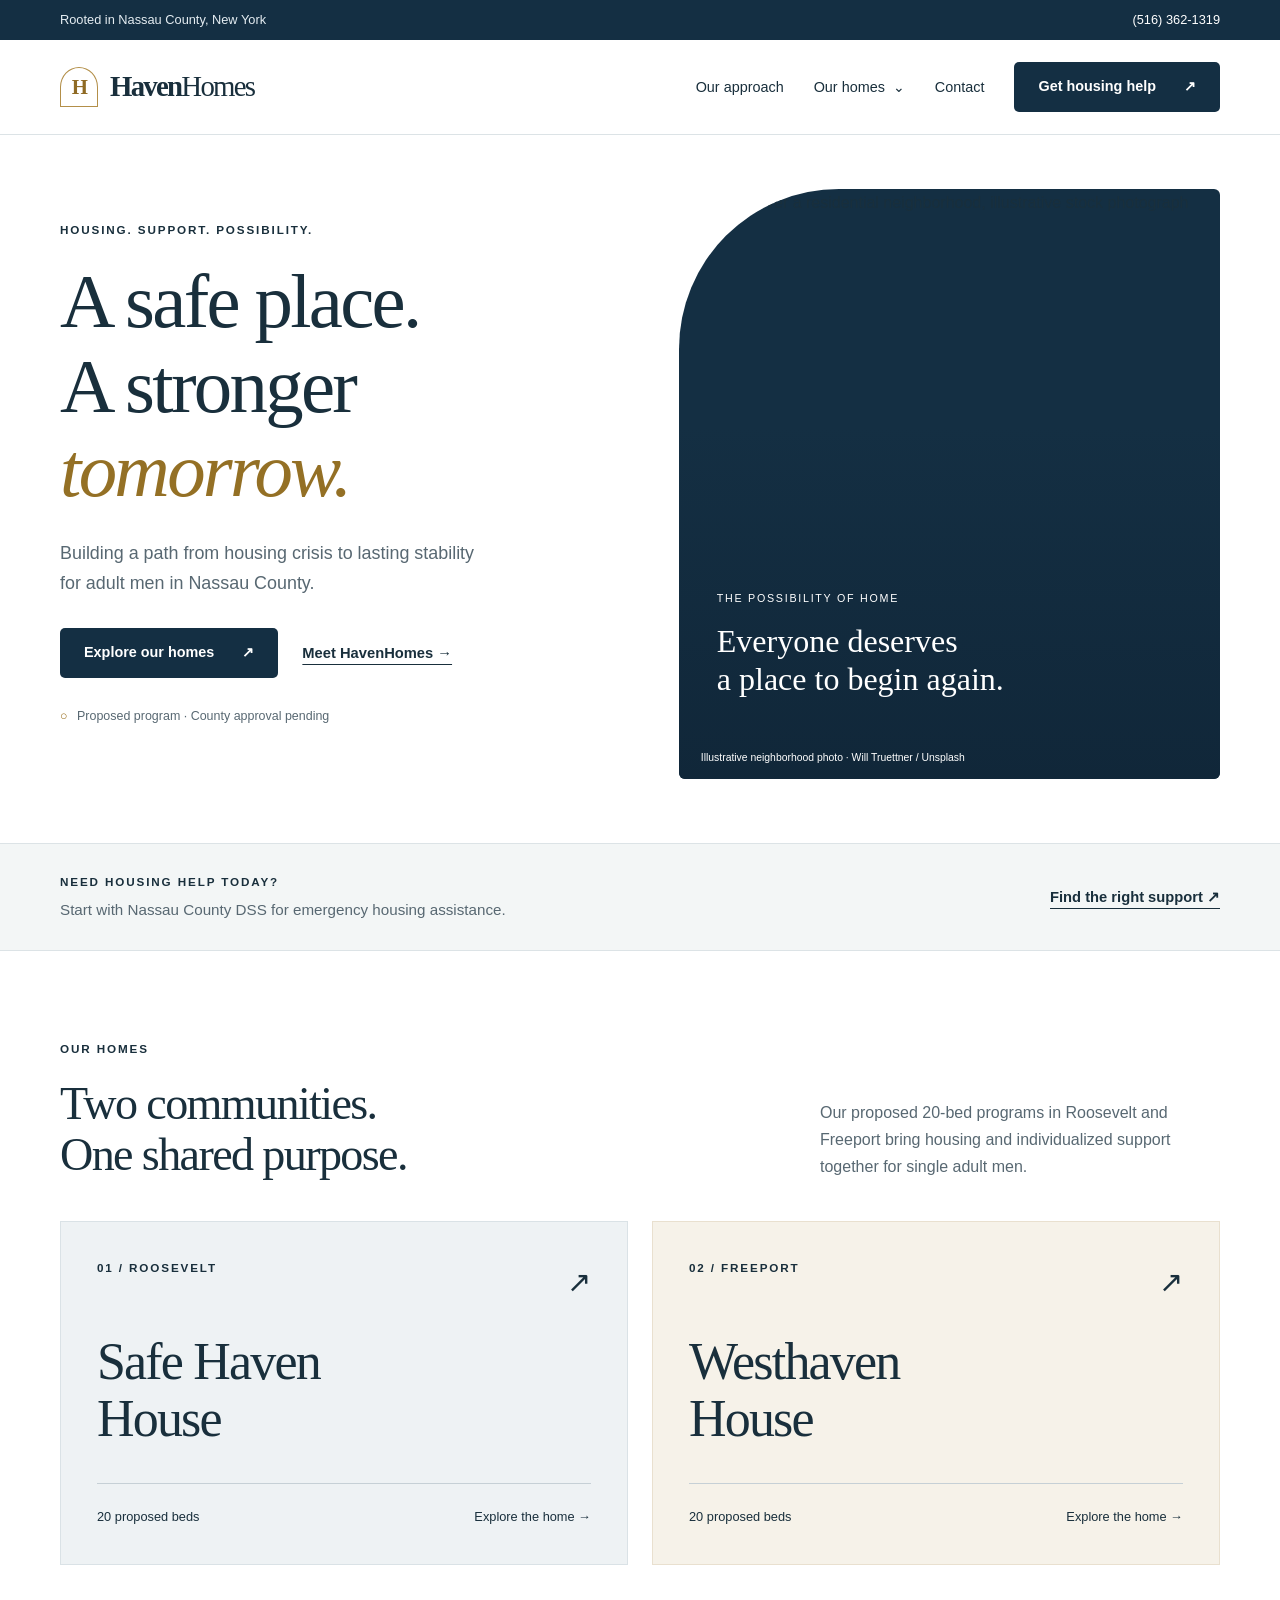
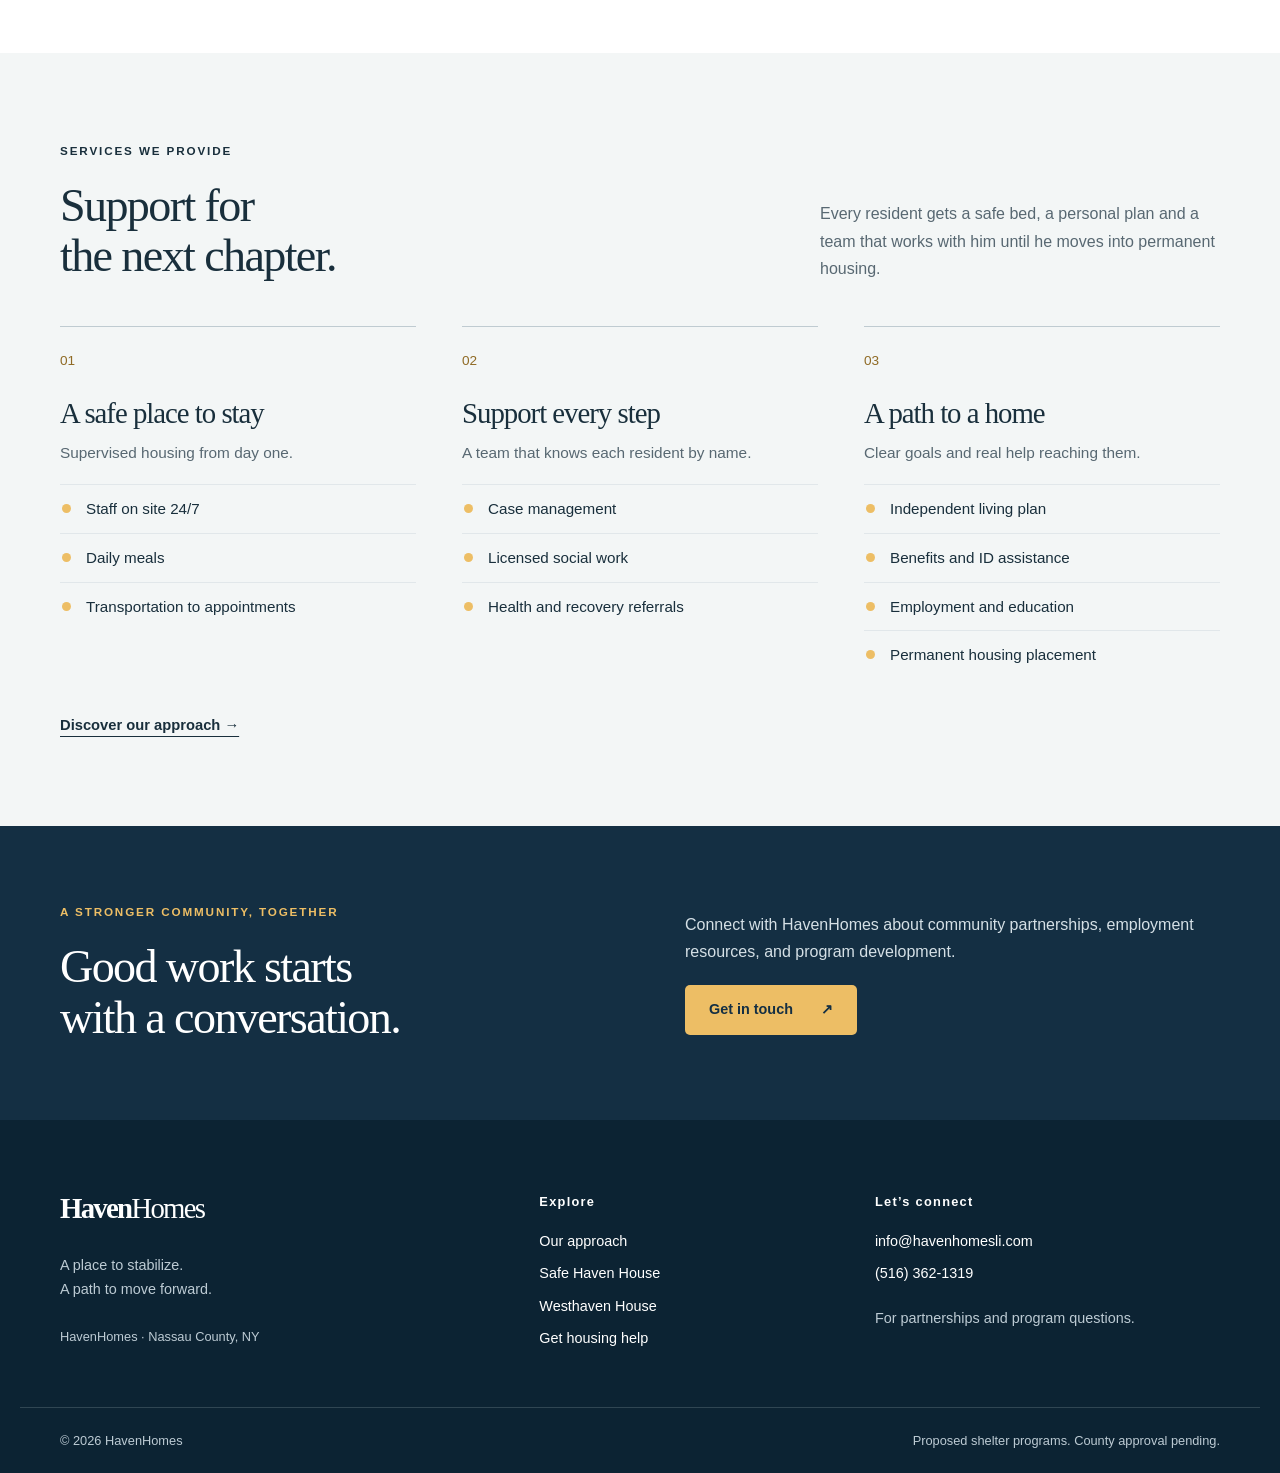
==== commit 96d0fd8f: "Replace approach steps with grouped Services we provide section on home, about and house pages Co-Au" ====
--- a/index.html
+++ b/index.html
@@ -1 +1 @@
-<!doctype html><html lang="en"><head><meta charset="utf-8"><meta name="viewport" content="width=device-width, initial-scale=1"><meta name="description" content="HavenHomes is developing supportive emergency shelter programs for adult men in Nassau County."><title>A place to move forward | HavenHomes</title><link rel="icon" href="favicon.svg" type="image/svg+xml"><link rel="stylesheet" href="styles.css"></head><body><a class="skip" href="#main">Skip to content</a><div class="utility"><div class="wrap">Rooted in Nassau County, New York <a href="tel:+15163621319">(516) 362-1319</a></div></div><header><div class="wrap navigation"><a class="brand" href="index.html" aria-label="HavenHomes home"><span class="mark" aria-hidden="true">H</span>Haven<span class="brand-light">Homes</span></a><button class="menu-toggle" aria-expanded="false" aria-controls="navigation">Menu <span aria-hidden="true">☰</span></button><nav id="navigation" aria-label="Main navigation"><a href="about.html">Our approach</a><details class="homes-menu"><summary>Our homes</summary><div><a href="safe-haven-house.html">Safe Haven House <small>Roosevelt</small></a><a href="westhaven-house.html">Westhaven House <small>Freeport</small></a></div></details><a href="contact.html">Contact</a><a class="button navy" href="get-help.html">Get housing help <span aria-hidden="true">↗</span></a></nav></div></header><main id="main"><section class="hero wrap"><div class="hero-copy"><span class="eyebrow">HOUSING. SUPPORT. POSSIBILITY.</span><h1>A safe place.<br>A stronger<br><em>tomorrow.</em></h1><p>Building a path from housing crisis to lasting stability for adult men in Nassau County.</p><div class="actions"><a class="button navy" href="#our-homes">Explore our homes <span>↗</span></a><a class="text-link" href="about.html">Meet HavenHomes →</a></div><p class="status-note"><span aria-hidden="true">○</span> Proposed program · County approval pending</p></div><figure class="hero-photo"><img src="https://images.unsplash.com/photo-1543265832-c0036b013eae?auto=format&fit=crop&w=1600&q=85" alt="Sunlight over a residential neighborhood, illustrative stock photograph" fetchpriority="high" width="900" height="1100"><div class="photo-overlay"><span>THE POSSIBILITY OF HOME</span><p>Everyone deserves<br>a place to begin again.</p></div><figcaption>Illustrative neighborhood photo · Will Truettner / Unsplash</figcaption></figure></section><section class="help-strip"><div class="wrap"><div><span class="eyebrow">NEED HOUSING HELP TODAY?</span><p>Start with Nassau County DSS for emergency housing assistance.</p></div><a class="text-link" href="get-help.html">Find the right support <span>↗</span></a></div></section><section class="section wrap" id="our-homes"><div class="section-heading"><div><span class="eyebrow">OUR HOMES</span><h2>Two communities.<br>One shared purpose.</h2></div><p>Our proposed 20-bed programs in Roosevelt and Freeport bring housing and individualized support together for single adult men.</p></div><div class="home-grid"><a class="home-card" href="safe-haven-house.html"><div class="home-top"><span class="eyebrow">01 / ROOSEVELT</span><span class="arrow">↗</span></div><h3>Safe Haven<br>House</h3><!-- address hidden for now: <p>38 East Roosevelt Avenue<br>Roosevelt, NY 11575</p> --><div class="home-bottom"><span>20 proposed beds</span><span>Explore the home →</span></div></a><a class="home-card second" href="westhaven-house.html"><div class="home-top"><span class="eyebrow">02 / FREEPORT</span><span class="arrow">↗</span></div><h3>Westhaven<br>House</h3><!-- address hidden for now: <p>63 West End Avenue<br>Freeport, NY 11520</p> --><div class="home-bottom"><span>20 proposed beds</span><span>Explore the home →</span></div></a></div></section><section class="approach section"><div class="wrap"><span class="eyebrow">MORE THAN A PLACE TO STAY</span><h2>Support for the next chapter.</h2><p class="intro">Our planned approach puts the person first, with clear steps toward a more stable future.</p><div class="pathway"><article><span class="step-no">01</span><h3>A safe place</h3><p>Structured housing, daily meals, and a team focused on each resident’s stability.</p></article><article><span class="step-no">02</span><h3>Individual support</h3><p>Case management, benefits assistance, and connections to employment and community services.</p></article><article><span class="step-no">03</span><h3>A way forward</h3><p>A personal housing plan, practical next steps, and support toward a permanent home.</p></article></div><a class="text-link" href="about.html">Discover our approach →</a></div></section><section class="cta"><div class="wrap split"><div><span class="eyebrow">A STRONGER COMMUNITY, TOGETHER</span><h2>Good work starts<br>with a conversation.</h2></div><div><p>Connect with HavenHomes about community partnerships, employment resources, and program development.</p><a class="button amber" href="contact.html">Get in touch <span>↗</span></a></div></div></section></main><footer><div class="wrap footer-grid"><div><a class="brand" href="index.html">Haven<span class="brand-light">Homes</span></a><p>A place to stabilize.<br>A path to move forward.</p><small>HavenHomes · Nassau County, NY</small></div><div><h3>Explore</h3><a href="about.html">Our approach</a><a href="safe-haven-house.html">Safe Haven House</a><a href="westhaven-house.html">Westhaven House</a><a href="get-help.html">Get housing help</a></div><div><h3>Let’s connect</h3><a href="mailto:info@havenhomesli.com">info@havenhomesli.com</a><a href="tel:+15163621319">(516) 362-1319</a><p>For partnerships and program questions.</p></div></div><div class="wrap footer-bottom"><small>© 2026 HavenHomes</small><small>Proposed shelter programs. County approval pending.</small></div></footer><script src="site.js" defer></script></body></html>+<!doctype html><html lang="en"><head><meta charset="utf-8"><meta name="viewport" content="width=device-width, initial-scale=1"><meta name="description" content="HavenHomes is developing supportive emergency shelter programs for adult men in Nassau County."><title>A place to move forward | HavenHomes</title><link rel="icon" href="favicon.svg" type="image/svg+xml"><link rel="stylesheet" href="styles.css"></head><body><a class="skip" href="#main">Skip to content</a><div class="utility"><div class="wrap">Rooted in Nassau County, New York <a href="tel:+15163621319">(516) 362-1319</a></div></div><header><div class="wrap navigation"><a class="brand" href="index.html" aria-label="HavenHomes home"><span class="mark" aria-hidden="true">H</span>Haven<span class="brand-light">Homes</span></a><button class="menu-toggle" aria-expanded="false" aria-controls="navigation">Menu <span aria-hidden="true">☰</span></button><nav id="navigation" aria-label="Main navigation"><a href="about.html">Our approach</a><details class="homes-menu"><summary>Our homes</summary><div><a href="safe-haven-house.html">Safe Haven House <small>Roosevelt</small></a><a href="westhaven-house.html">Westhaven House <small>Freeport</small></a></div></details><a href="contact.html">Contact</a><a class="button navy" href="get-help.html">Get housing help <span aria-hidden="true">↗</span></a></nav></div></header><main id="main"><section class="hero wrap"><div class="hero-copy"><span class="eyebrow">HOUSING. SUPPORT. POSSIBILITY.</span><h1>A safe place.<br>A stronger<br><em>tomorrow.</em></h1><p>Building a path from housing crisis to lasting stability for adult men in Nassau County.</p><div class="actions"><a class="button navy" href="#our-homes">Explore our homes <span>↗</span></a><a class="text-link" href="about.html">Meet HavenHomes →</a></div><p class="status-note"><span aria-hidden="true">○</span> Proposed program · County approval pending</p></div><figure class="hero-photo"><img src="https://images.unsplash.com/photo-1543265832-c0036b013eae?auto=format&fit=crop&w=1600&q=85" alt="Sunlight over a residential neighborhood, illustrative stock photograph" fetchpriority="high" width="900" height="1100"><div class="photo-overlay"><span>THE POSSIBILITY OF HOME</span><p>Everyone deserves<br>a place to begin again.</p></div><figcaption>Illustrative neighborhood photo · Will Truettner / Unsplash</figcaption></figure></section><section class="help-strip"><div class="wrap"><div><span class="eyebrow">NEED HOUSING HELP TODAY?</span><p>Start with Nassau County DSS for emergency housing assistance.</p></div><a class="text-link" href="get-help.html">Find the right support <span>↗</span></a></div></section><section class="section wrap" id="our-homes"><div class="section-heading"><div><span class="eyebrow">OUR HOMES</span><h2>Two communities.<br>One shared purpose.</h2></div><p>Our proposed 20-bed programs in Roosevelt and Freeport bring housing and individualized support together for single adult men.</p></div><div class="home-grid"><a class="home-card" href="safe-haven-house.html"><div class="home-top"><span class="eyebrow">01 / ROOSEVELT</span><span class="arrow">↗</span></div><h3>Safe Haven<br>House</h3><!-- address hidden for now: <p>38 East Roosevelt Avenue<br>Roosevelt, NY 11575</p> --><div class="home-bottom"><span>20 proposed beds</span><span>Explore the home →</span></div></a><a class="home-card second" href="westhaven-house.html"><div class="home-top"><span class="eyebrow">02 / FREEPORT</span><span class="arrow">↗</span></div><h3>Westhaven<br>House</h3><!-- address hidden for now: <p>63 West End Avenue<br>Freeport, NY 11520</p> --><div class="home-bottom"><span>20 proposed beds</span><span>Explore the home →</span></div></a></div></section><section class="approach section"><div class="wrap"><span class="eyebrow">SERVICES WE PROVIDE</span><div class="section-heading services-heading"><h2>Support for <br>the next chapter.</h2><p>Every resident gets a safe bed, a personal plan and a team that works with him until he moves into permanent housing.</p></div><div class="svc-groups"><article><span class="step-no">01</span><h3>A safe place to stay</h3><p>Supervised housing from day one.</p><ul><li>Staff on site 24/7</li><li>Daily meals</li><li>Transportation to appointments</li></ul></article><article><span class="step-no">02</span><h3>Support every step</h3><p>A team that knows each resident by name.</p><ul><li>Case management</li><li>Licensed social work</li><li>Health and recovery referrals</li></ul></article><article><span class="step-no">03</span><h3>A path to a home</h3><p>Clear goals and real help reaching them.</p><ul><li>Independent living plan</li><li>Benefits and ID assistance</li><li>Employment and education</li><li>Permanent housing placement</li></ul></article></div><a class="text-link" href="about.html">Discover our approach →</a></div></section><section class="cta"><div class="wrap split"><div><span class="eyebrow">A STRONGER COMMUNITY, TOGETHER</span><h2>Good work starts<br>with a conversation.</h2></div><div><p>Connect with HavenHomes about community partnerships, employment resources, and program development.</p><a class="button amber" href="contact.html">Get in touch <span>↗</span></a></div></div></section></main><footer><div class="wrap footer-grid"><div><a class="brand" href="index.html">Haven<span class="brand-light">Homes</span></a><p>A place to stabilize.<br>A path to move forward.</p><small>HavenHomes · Nassau County, NY</small></div><div><h3>Explore</h3><a href="about.html">Our approach</a><a href="safe-haven-house.html">Safe Haven House</a><a href="westhaven-house.html">Westhaven House</a><a href="get-help.html">Get housing help</a></div><div><h3>Let’s connect</h3><a href="mailto:info@havenhomesli.com">info@havenhomesli.com</a><a href="tel:+15163621319">(516) 362-1319</a><p>For partnerships and program questions.</p></div></div><div class="wrap footer-bottom"><small>© 2026 HavenHomes</small><small>Proposed shelter programs. County approval pending.</small></div></footer><script src="site.js" defer></script></body></html>
--- a/styles.css
+++ b/styles.css
@@ -1,4 +1,5 @@
-:root{--navy:#142f43;--ink:#192f3c;--muted:#586872;--amber:#edbe65;--pale:#f3f6f6;--line:#dce3e6}*{box-sizing:border-box}html{scroll-behavior:smooth;scroll-padding-top:110px}body{margin:0;color:var(--ink);font:16px/1.7 Arial,Helvetica,sans-serif;background:#fff}a{color:inherit;text-decoration:none}a:hover{text-decoration:underline}button,summary,a{-webkit-tap-highlight-color:transparent}a:focus-visible,button:focus-visible,summary:focus-visible{outline:3px solid #b37714;outline-offset:5px}h1,h2,h3,p,figure{margin:0}p{color:var(--muted);margin:0 0 20px}h1,h2,h3{font-family:Georgia,serif;font-weight:400;line-height:1.1;letter-spacing:-.035em}h1{font-size:clamp(3.2rem,6vw,5.7rem)}h2{font-size:clamp(2.2rem,3.6vw,3.5rem)}h3{font-size:1.8rem}em{font-weight:400;color:#947025}small{font-size:.8rem}.wrap{max-width:1240px;margin:auto;padding-left:40px;padding-right:40px}.utility{background:var(--navy);color:#e5edf2;font-size:.8rem;padding:9px 0}.utility .wrap{display:flex;justify-content:space-between}.utility a{color:white}header{position:sticky;top:0;background:rgba(255,255,255,.98);z-index:20;border-bottom:1px solid var(--line)}.navigation{display:flex;align-items:center;justify-content:space-between;min-height:94px;gap:24px}.brand{display:flex;align-items:center;font-family:Georgia,serif;font-size:1.8rem;letter-spacing:-.06em;font-weight:bold;white-space:nowrap}.brand-light{font-weight:400}.mark{border:1px solid #b38f49;border-radius:50% 50% 0 0;font-size:1.3rem;width:38px;height:40px;text-align:center;line-height:38px;margin-right:12px;color:#8f6a24}nav{display:flex;gap:30px;align-items:center;font-size:.9rem}nav a[aria-current]{text-decoration:underline;text-underline-offset:6px}.button{display:inline-flex;align-items:center;justify-content:center;gap:28px;padding:14px 24px;border-radius:5px;font-size:.9rem;font-weight:bold;line-height:1.5;transition:background .2s,transform .2s;min-height:48px}.button:hover{text-decoration:none;transform:translateY(-2px)}.navy{background:var(--navy);color:white}.navy:hover{background:#25485d}.amber{background:var(--amber);color:var(--navy)}.amber:hover{background:#f5cd85}.homes-menu{position:relative}.homes-menu summary{cursor:pointer;list-style:none;padding:12px 0}.homes-menu summary:after{content:'⌄';margin-left:8px}.homes-menu>div{position:absolute;top:48px;left:-20px;width:240px;background:white;border:1px solid var(--line);box-shadow:0 16px 40px #142f431a;padding:12px;border-radius:6px}.homes-menu a{display:block;padding:12px}.homes-menu small{display:block;color:var(--muted)}.menu-toggle{display:none}.eyebrow{display:block;font-size:.73rem;font-weight:700;letter-spacing:.16em;margin-bottom:20px}.hero{display:grid;grid-template-columns:1.04fr 1fr;gap:56px;padding-top:54px;padding-bottom:64px;align-items:center}.hero-copy>p{font-size:1.12rem;max-width:430px;margin-top:24px}.hero-photo{height:590px;position:relative;border-radius:160px 6px 6px 6px;overflow:hidden;background:var(--navy)}.hero-photo img{width:100%;height:100%;object-fit:cover;object-position:50% 50%}.hero-photo:after{content:'';position:absolute;inset:40% 0 0;background:linear-gradient(transparent,#102638e6)}.photo-overlay{position:absolute;bottom:60px;left:38px;color:white;z-index:1}.photo-overlay span{font-size:.67rem;letter-spacing:.16em}.photo-overlay p{font:2rem/1.2 Georgia,serif;color:white;margin-top:12px}.hero-photo figcaption{position:absolute;bottom:12px;left:22px;right:12px;z-index:1;font-size:.65rem;color:#fff}.actions{display:flex;gap:24px;align-items:center;margin-top:30px;flex-wrap:wrap}.text-link{font-weight:bold;font-size:.92rem;text-decoration:underline;text-underline-offset:6px}.hero-copy .status-note,.status-note{font-size:.78rem;color:var(--muted);margin-top:28px}.status-note span{color:#976a16;margin-right:6px}.help-strip{background:var(--pale);border-block:1px solid var(--line);padding:28px 0}.help-strip .wrap{display:flex;align-items:center;justify-content:space-between;gap:24px}.help-strip .eyebrow{margin-bottom:5px}.help-strip p{margin:0;font-size:.95rem}.help-strip a{white-space:nowrap}.section{padding-top:88px;padding-bottom:88px}.section-heading{display:flex;align-items:end;justify-content:space-between;gap:60px;margin-bottom:40px}.section-heading>p{max-width:400px;margin:0}.home-grid{display:grid;grid-template-columns:1fr 1fr;gap:24px}.home-card{background:#eef2f4;border:1px solid #dae2e6;padding:36px;transition:background .2s}.home-card:hover{background:#e3ebef;text-decoration:none}.home-card.second{background:#f6f2e9;border-color:#e9e0cf}.home-card.second:hover{background:#eee6d5}.home-top{display:flex;justify-content:space-between}.arrow{font-size:1.8rem}.home-card h3{font-size:3.25rem;margin:26px 0}.home-card p{font-size:.95rem}.home-bottom{border-top:1px solid #c6d0d6;padding-top:22px;margin-top:36px;display:flex;justify-content:space-between;font-size:.8rem;gap:12px}.approach{background:var(--pale)}.intro{max-width:570px;margin-top:20px}.pathway{display:grid;grid-template-columns:repeat(3,1fr);gap:46px;margin:44px 0 32px}.pathway article{border-top:1px solid #bfcbd1;padding-top:22px}.step-no{font-size:.85rem;color:#8f6a24;display:block;margin-bottom:26px}.pathway h3{margin-bottom:16px}.pathway p{font-size:.96rem}.cta{background:var(--navy);padding:76px 0;color:white}.cta .eyebrow{color:var(--amber)}.cta p{color:#d5e0e6}.split{display:grid;grid-template-columns:1fr 1fr;gap:90px}.cta .split{align-items:center}footer{padding:64px 0 0;background:#0c2333;color:white}.footer-grid{display:grid;grid-template-columns:1.5fr 1fr 1.2fr;gap:48px}footer p{color:#bdcbd4;font-size:.9rem;margin-top:20px}footer small{color:#bdcbd4}footer h3{font:700 .8rem Arial;letter-spacing:.1em;margin:10px 0 20px}footer .footer-grid>div>a:not(.brand){display:block;font-size:.9rem;margin:8px 0}.footer-bottom{border-top:1px solid #304653;display:flex;justify-content:space-between;gap:20px;padding-top:22px;padding-bottom:22px;margin-top:48px}.page-intro{padding-top:70px;padding-bottom:60px;border-bottom:1px solid var(--line)}.page-intro .lede{font-size:1.2rem;max-width:650px;margin-top:26px}.page-intro>.text-link{display:inline-block;margin-bottom:36px}.people-grid{display:grid;grid-template-columns:1fr 1fr;gap:32px}.people-grid article{padding:32px;border-top:2px solid var(--navy);background:var(--pale)}.people-grid h3{margin-bottom:18px}.property-heading{display:flex;justify-content:space-between;align-items:center;gap:40px}.capacity{border-left:1px solid var(--line);padding:24px 0 24px 60px;min-width:260px}.capacity strong{display:block;font:7rem/1 Georgia,serif;color:#937026}.capacity>span{font-size:.9rem}.capacity p{margin-top:24px}.help-panels{display:grid;grid-template-columns:1fr 1fr;gap:24px;padding-top:48px}.help-panel{background:var(--pale);padding:40px}.help-panel h2{margin-bottom:28px}.dark{background:var(--navy);color:white}.dark p{color:#d5e0e6}.dark .eyebrow{color:var(--amber)}.phone-large{font-size:clamp(1.5rem,2.5vw,2rem);display:block;margin-bottom:24px;text-decoration:underline}.process article{display:flex;gap:24px;margin-bottom:28px}.process article>span{color:#916a20}.process h3{font-size:1.5rem;margin-bottom:10px}.notice{background:#f6f2e9;border-left:4px solid #c19442;padding-top:28px;padding-bottom:20px}.notice h3{font-size:1.5rem;margin-bottom:14px}.source{font-size:.8rem}.source a{text-decoration:underline}.contact-grid{display:grid;grid-template-columns:1.2fr 1fr;gap:24px;padding-top:48px}.contact-tile{background:var(--pale);padding:36px;border:1px solid var(--line)}.contact-tile h2{font-family:Arial;font-size:clamp(1.25rem,2vw,1.8rem);letter-spacing:-.04em;margin-bottom:30px;overflow-wrap:anywhere}.contact-tile:hover{background:#e8eef0;text-decoration:none}.skip{position:absolute;left:12px;top:-100px;background:white;padding:12px;z-index:100}.skip:focus{top:12px}
-@media(max-width:950px){.wrap{padding-left:24px;padding-right:24px}.navigation{min-height:80px}nav{gap:18px}.hero{gap:28px}.hero-photo{height:510px}.hero h1{font-size:4.2rem}.split{gap:40px}.contact-grid{grid-template-columns:1fr 1fr}.photo-overlay{left:24px}}
-@media(max-width:720px){.utility{font-size:.7rem}.navigation{flex-wrap:wrap;padding-top:16px;padding-bottom:16px}.brand{font-size:1.65rem}.menu-toggle{display:flex;gap:16px;align-items:center;background:white;color:var(--navy);border:1px solid var(--line);padding:10px 14px;border-radius:4px;font:inherit;min-height:44px}nav{display:none;width:100%;align-items:stretch;gap:6px;flex-direction:column}nav.open{display:flex}nav>a{padding:12px}nav .button{margin-top:10px}.homes-menu>div{position:static;box-shadow:none;width:100%}.hero{grid-template-columns:1fr;padding-top:36px;padding-bottom:40px;gap:32px}.hero h1{font-size:3.65rem}.hero-copy>p{font-size:1.05rem}.hero-photo{height:380px;border-top-left-radius:100px}.photo-overlay p{font-size:1.8rem}.hero-copy .status-note{font-size:.75rem}.help-strip .wrap{align-items:flex-start;flex-direction:column;gap:16px}.section{padding-top:54px;padding-bottom:54px}.section-heading{align-items:flex-start;flex-direction:column;gap:22px}.home-grid,.pathway,.split,.people-grid,.help-panels,.contact-grid{grid-template-columns:1fr}.home-card{padding:26px}.home-card h3{font-size:2.7rem}.pathway{gap:16px}.pathway article{display:block}.step-no{margin-bottom:16px}.cta{padding:50px 0}.footer-grid{grid-template-columns:1fr;gap:24px}.footer-bottom{flex-direction:column;gap:6px}.page-intro{padding-top:44px;padding-bottom:32px}.page-intro h1{font-size:3.2rem}.property-heading{align-items:flex-start;flex-direction:column}.capacity{padding:0;border:0;display:grid;grid-template-columns:auto 1fr;gap:6px 20px;align-items:center}.capacity strong{font-size:4rem;grid-row:span 2}.capacity p{margin:0;font-size:.85rem}.help-panel{padding:28px}.contact-tile{padding:28px}.source{overflow-wrap:anywhere}}
-@media(prefers-reduced-motion:reduce){html{scroll-behavior:auto}*{transition:none!important}}+:root{--navy:#142f43;--ink:#192f3c;--muted:#586872;--amber:#edbe65;--pale:#f3f6f6;--line:#dce3e6}*{box-sizing:border-box}html{scroll-behavior:smooth;scroll-padding-top:110px}body{margin:0;color:var(--ink);font:16px/1.7 Arial,Helvetica,sans-serif;background:#fff}a{color:inherit;text-decoration:none}a:hover{text-decoration:underline}button,summary,a{-webkit-tap-highlight-color:transparent}a:focus-visible,button:focus-visible,summary:focus-visible{outline:3px solid #b37714;outline-offset:5px}h1,h2,h3,p,figure{margin:0}p{color:var(--muted);margin:0 0 20px}h1,h2,h3{font-family:Georgia,serif;font-weight:400;line-height:1.1;letter-spacing:-.035em}h1{font-size:clamp(3.2rem,6vw,5.7rem)}h2{font-size:clamp(2.2rem,3.6vw,3.5rem)}h3{font-size:1.8rem}em{font-weight:400;color:#947025}small{font-size:.8rem}.wrap{max-width:1240px;margin:auto;padding-left:40px;padding-right:40px}.utility{background:var(--navy);color:#e5edf2;font-size:.8rem;padding:9px 0}.utility .wrap{display:flex;justify-content:space-between}.utility a{color:white}header{position:sticky;top:0;background:rgba(255,255,255,.98);z-index:20;border-bottom:1px solid var(--line)}.navigation{display:flex;align-items:center;justify-content:space-between;min-height:94px;gap:24px}.brand{display:flex;align-items:center;font-family:Georgia,serif;font-size:1.8rem;letter-spacing:-.06em;font-weight:bold;white-space:nowrap}.brand-light{font-weight:400}.mark{border:1px solid #b38f49;border-radius:50% 50% 0 0;font-size:1.3rem;width:38px;height:40px;text-align:center;line-height:38px;margin-right:12px;color:#8f6a24}nav{display:flex;gap:30px;align-items:center;font-size:.9rem}nav a[aria-current]{text-decoration:underline;text-underline-offset:6px}.button{display:inline-flex;align-items:center;justify-content:center;gap:28px;padding:14px 24px;border-radius:5px;font-size:.9rem;font-weight:bold;line-height:1.5;transition:background .2s,transform .2s;min-height:48px}.button:hover{text-decoration:none;transform:translateY(-2px)}.navy{background:var(--navy);color:white}.navy:hover{background:#25485d}.amber{background:var(--amber);color:var(--navy)}.amber:hover{background:#f5cd85}.homes-menu{position:relative}.homes-menu summary{cursor:pointer;list-style:none;padding:12px 0}.homes-menu summary:after{content:'⌄';margin-left:8px}.homes-menu>div{position:absolute;top:48px;left:-20px;width:240px;background:white;border:1px solid var(--line);box-shadow:0 16px 40px #142f431a;padding:12px;border-radius:6px}.homes-menu a{display:block;padding:12px}.homes-menu small{display:block;color:var(--muted)}.menu-toggle{display:none}.eyebrow{display:block;font-size:.73rem;font-weight:700;letter-spacing:.16em;margin-bottom:20px}.hero{display:grid;grid-template-columns:1.04fr 1fr;gap:56px;padding-top:54px;padding-bottom:64px;align-items:center}.hero-copy>p{font-size:1.12rem;max-width:430px;margin-top:24px}.hero-photo{height:590px;position:relative;border-radius:160px 6px 6px 6px;overflow:hidden;background:var(--navy)}.hero-photo img{width:100%;height:100%;object-fit:cover;object-position:50% 50%}.hero-photo:after{content:'';position:absolute;inset:40% 0 0;background:linear-gradient(transparent,#102638e6)}.photo-overlay{position:absolute;bottom:60px;left:38px;color:white;z-index:1}.photo-overlay span{font-size:.67rem;letter-spacing:.16em}.photo-overlay p{font:2rem/1.2 Georgia,serif;color:white;margin-top:12px}.hero-photo figcaption{position:absolute;bottom:12px;left:22px;right:12px;z-index:1;font-size:.65rem;color:#fff}.actions{display:flex;gap:24px;align-items:center;margin-top:30px;flex-wrap:wrap}.text-link{font-weight:bold;font-size:.92rem;text-decoration:underline;text-underline-offset:6px}.hero-copy .status-note,.status-note{font-size:.78rem;color:var(--muted);margin-top:28px}.status-note span{color:#976a16;margin-right:6px}.help-strip{background:var(--pale);border-block:1px solid var(--line);padding:28px 0}.help-strip .wrap{display:flex;align-items:center;justify-content:space-between;gap:24px}.help-strip .eyebrow{margin-bottom:5px}.help-strip p{margin:0;font-size:.95rem}.help-strip a{white-space:nowrap}.section{padding-top:88px;padding-bottom:88px}.section-heading{display:flex;align-items:end;justify-content:space-between;gap:60px;margin-bottom:40px}.section-heading>p{max-width:400px;margin:0}.home-grid{display:grid;grid-template-columns:1fr 1fr;gap:24px}.home-card{background:#eef2f4;border:1px solid #dae2e6;padding:36px;transition:background .2s}.home-card:hover{background:#e3ebef;text-decoration:none}.home-card.second{background:#f6f2e9;border-color:#e9e0cf}.home-card.second:hover{background:#eee6d5}.home-top{display:flex;justify-content:space-between}.arrow{font-size:1.8rem}.home-card h3{font-size:3.25rem;margin:26px 0}.home-card p{font-size:.95rem}.home-bottom{border-top:1px solid #c6d0d6;padding-top:22px;margin-top:36px;display:flex;justify-content:space-between;font-size:.8rem;gap:12px}.approach{background:var(--pale)}.intro{max-width:570px;margin-top:20px}.pathway{display:grid;grid-template-columns:repeat(3,1fr);gap:46px;margin:44px 0 32px}.pathway article{border-top:1px solid #bfcbd1;padding-top:22px}.step-no{font-size:.85rem;color:#8f6a24;display:block;margin-bottom:26px}.pathway h3{margin-bottom:16px}.pathway p{font-size:.96rem}.cta{background:var(--navy);padding:76px 0;color:white}.cta .eyebrow{color:var(--amber)}.cta p{color:#d5e0e6}.split{display:grid;grid-template-columns:1fr 1fr;gap:90px}.cta .split{align-items:center}footer{padding:64px 0 0;background:#0c2333;color:white}.footer-grid{display:grid;grid-template-columns:1.5fr 1fr 1.2fr;gap:48px}footer p{color:#bdcbd4;font-size:.9rem;margin-top:20px}footer small{color:#bdcbd4}footer h3{font:700 .8rem Arial;letter-spacing:.1em;margin:10px 0 20px}footer .footer-grid>div>a:not(.brand){display:block;font-size:.9rem;margin:8px 0}.footer-bottom{border-top:1px solid #304653;display:flex;justify-content:space-between;gap:20px;padding-top:22px;padding-bottom:22px;margin-top:48px}.page-intro{padding-top:70px;padding-bottom:60px;border-bottom:1px solid var(--line)}.page-intro .lede{font-size:1.2rem;max-width:650px;margin-top:26px}.page-intro>.text-link{display:inline-block;margin-bottom:36px}.people-grid{display:grid;grid-template-columns:1fr 1fr;gap:32px}.people-grid article{padding:32px;border-top:2px solid var(--navy);background:var(--pale)}.people-grid h3{margin-bottom:18px}.property-heading{display:flex;justify-content:space-between;align-items:center;gap:40px}.capacity{border-left:1px solid var(--line);padding:24px 0 24px 60px;min-width:260px}.capacity strong{display:block;font:7rem/1 Georgia,serif;color:#937026}.capacity>span{font-size:.9rem}.capacity p{margin-top:24px}.help-panels{display:grid;grid-template-columns:1fr 1fr;gap:24px;padding-top:48px}.help-panel{background:var(--pale);padding:40px}.help-panel h2{margin-bottom:28px}.dark{background:var(--navy);color:white}.dark p{color:#d5e0e6}.dark .eyebrow{color:var(--amber)}.phone-large{font-size:clamp(1.5rem,2.5vw,2rem);display:block;margin-bottom:24px;text-decoration:underline}.process article{display:flex;gap:24px;margin-bottom:28px}.process article>span{color:#916a20}.process h3{font-size:1.5rem;margin-bottom:10px}.notice{background:#f6f2e9;border-left:4px solid #c19442;padding-top:28px;padding-bottom:20px}.notice h3{font-size:1.5rem;margin-bottom:14px}.source{font-size:.8rem}.source a{text-decoration:underline}.contact-grid{display:grid;grid-template-columns:1.2fr 1fr;gap:24px;padding-top:48px}.contact-tile{background:var(--pale);padding:36px;border:1px solid var(--line)}.contact-tile h2{font-family:Arial;font-size:clamp(1.25rem,2vw,1.8rem);letter-spacing:-.04em;margin-bottom:30px;overflow-wrap:anywhere}.contact-tile:hover{background:#e8eef0;text-decoration:none}.skip{position:absolute;left:12px;top:-100px;background:white;padding:12px;z-index:100}.skip:focus{top:12px}
+@media(max-width:950px){.wrap{padding-left:24px;padding-right:24px}.navigation{min-height:80px}nav{gap:18px}.hero{gap:28px}.hero-photo{height:510px}.hero h1{font-size:4.2rem}.split{gap:40px}.contact-grid{grid-template-columns:1fr 1fr}.photo-overlay{left:24px}}
+@media(max-width:720px){.utility{font-size:.7rem}.navigation{flex-wrap:wrap;padding-top:16px;padding-bottom:16px}.brand{font-size:1.65rem}.menu-toggle{display:flex;gap:16px;align-items:center;background:white;color:var(--navy);border:1px solid var(--line);padding:10px 14px;border-radius:4px;font:inherit;min-height:44px}nav{display:none;width:100%;align-items:stretch;gap:6px;flex-direction:column}nav.open{display:flex}nav>a{padding:12px}nav .button{margin-top:10px}.homes-menu>div{position:static;box-shadow:none;width:100%}.hero{grid-template-columns:1fr;padding-top:36px;padding-bottom:40px;gap:32px}.hero h1{font-size:3.65rem}.hero-copy>p{font-size:1.05rem}.hero-photo{height:380px;border-top-left-radius:100px}.photo-overlay p{font-size:1.8rem}.hero-copy .status-note{font-size:.75rem}.help-strip .wrap{align-items:flex-start;flex-direction:column;gap:16px}.section{padding-top:54px;padding-bottom:54px}.section-heading{align-items:flex-start;flex-direction:column;gap:22px}.home-grid,.pathway,.split,.people-grid,.help-panels,.contact-grid{grid-template-columns:1fr}.home-card{padding:26px}.home-card h3{font-size:2.7rem}.pathway{gap:16px}.pathway article{display:block}.step-no{margin-bottom:16px}.cta{padding:50px 0}.footer-grid{grid-template-columns:1fr;gap:24px}.footer-bottom{flex-direction:column;gap:6px}.page-intro{padding-top:44px;padding-bottom:32px}.page-intro h1{font-size:3.2rem}.property-heading{align-items:flex-start;flex-direction:column}.capacity{padding:0;border:0;display:grid;grid-template-columns:auto 1fr;gap:6px 20px;align-items:center}.capacity strong{font-size:4rem;grid-row:span 2}.capacity p{margin:0;font-size:.85rem}.help-panel{padding:28px}.contact-tile{padding:28px}.source{overflow-wrap:anywhere}}
+@media(prefers-reduced-motion:reduce){html{scroll-behavior:auto}*{transition:none!important}}
+.svc-groups{display:grid;grid-template-columns:repeat(3,1fr);gap:46px;margin:44px 0 32px}.services-heading{margin-bottom:0}.svc-groups article{border-top:1px solid #bfcbd1;padding-top:22px}.svc-groups h3{margin-bottom:10px}.svc-groups p{font-size:.96rem;margin-bottom:18px}.svc-groups ul{list-style:none;margin:0;padding:0}.svc-groups li{position:relative;padding:11px 0 11px 26px;border-top:1px solid #e1e7ea;font-size:.95rem;color:var(--ink)}.svc-groups li:before{content:"";position:absolute;left:2px;top:19px;width:9px;height:9px;border-radius:50%;background:var(--amber)}@media(max-width:720px){.svc-groups{grid-template-columns:1fr;gap:34px;margin-top:32px}.services-heading br{display:none}.svc-groups li{padding:9px 0 9px 24px}.svc-groups li:before{top:17px}}
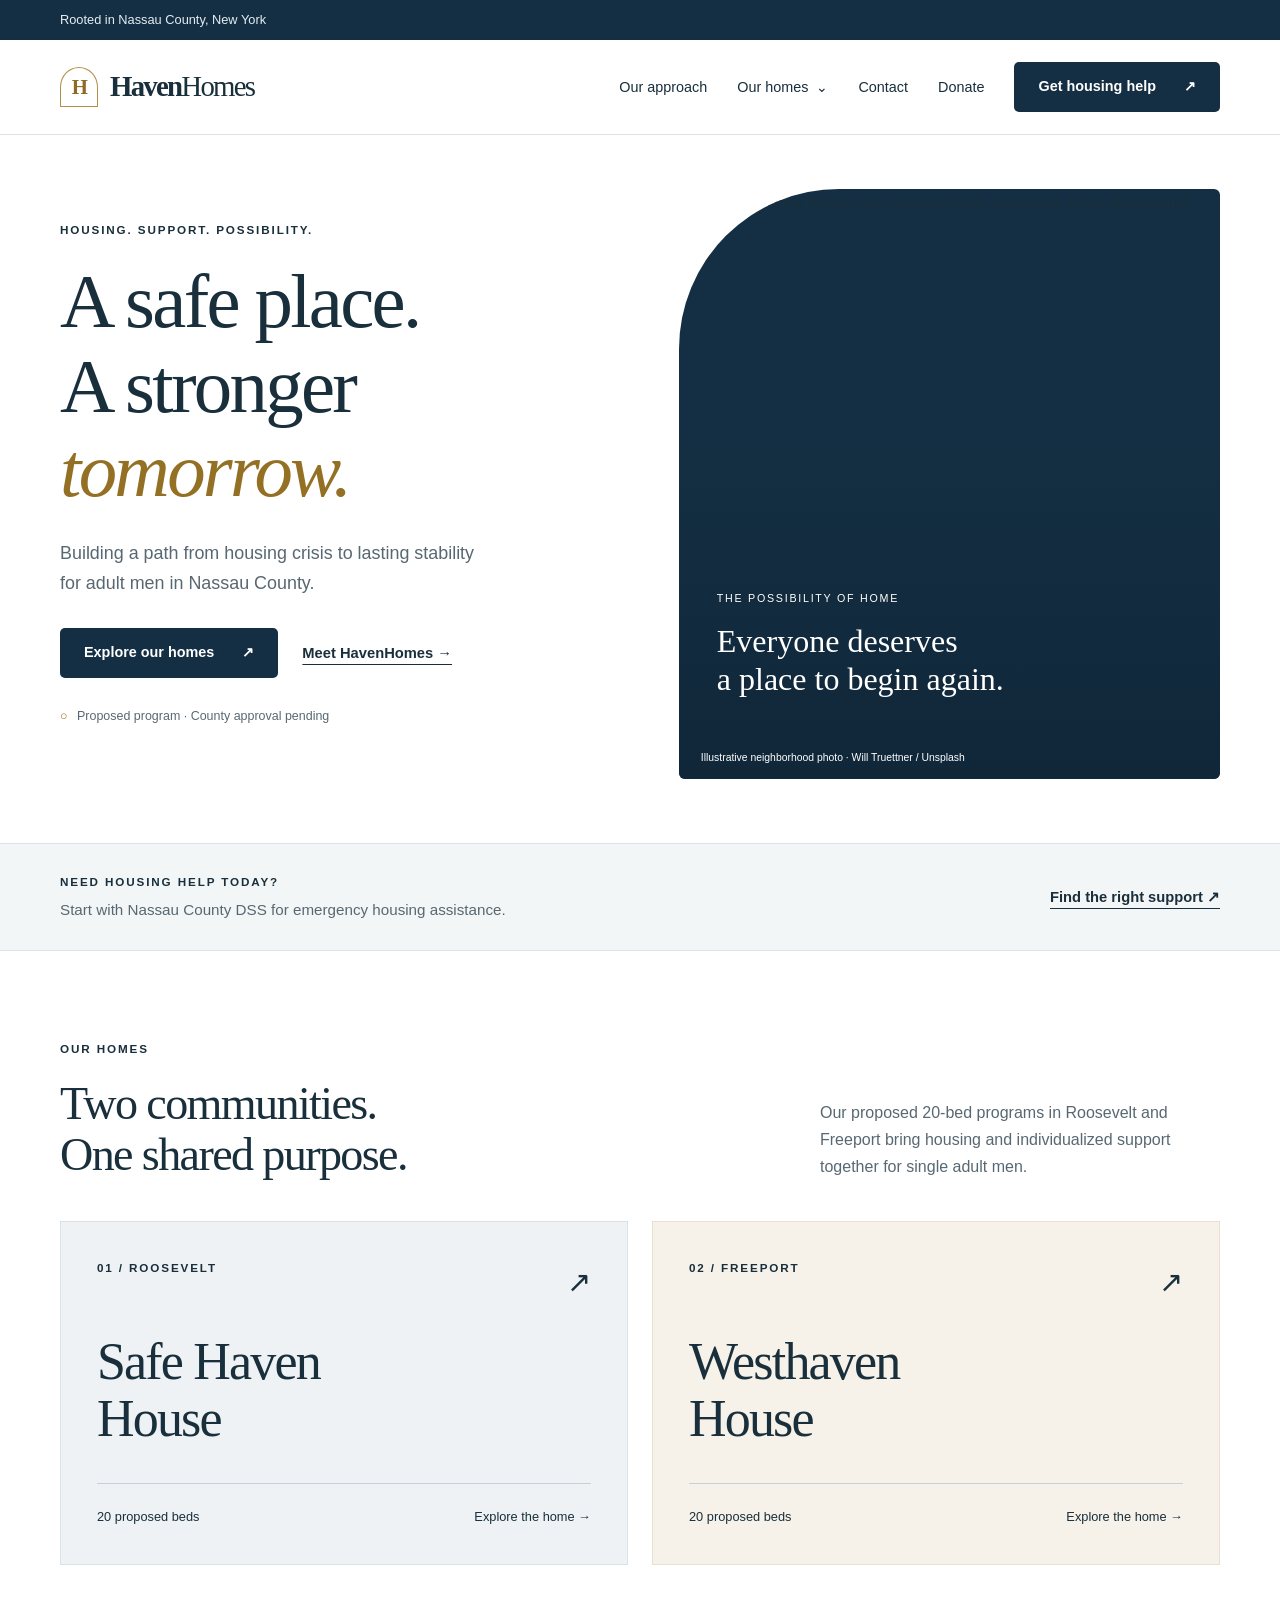
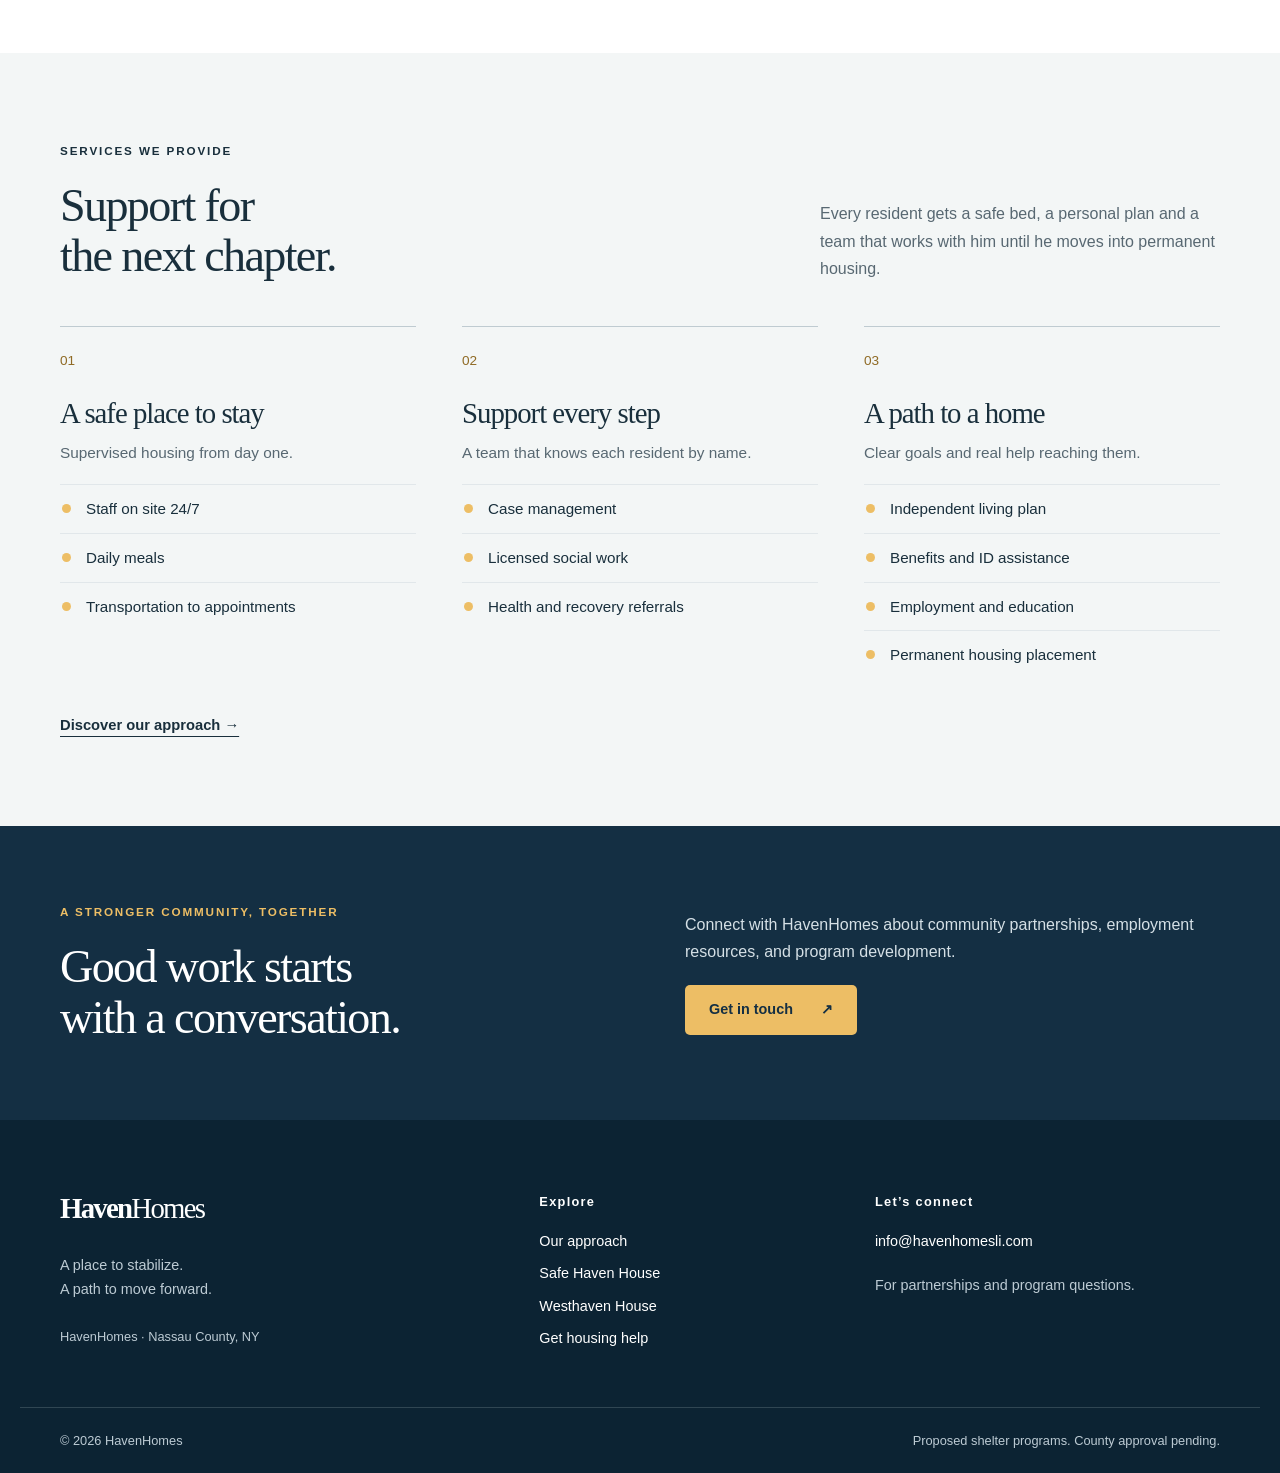
==== commit e1da8ae3: "Remove phone number from every page Co-Authored-By: Claude Opus 5.5 <noreply@anthropic.com> Claude-S" ====
--- a/index.html
+++ b/index.html
@@ -1 +1 @@
-<!doctype html><html lang="en"><head><meta charset="utf-8"><meta name="viewport" content="width=device-width, initial-scale=1"><meta name="description" content="HavenHomes is developing supportive emergency shelter programs for adult men in Nassau County."><title>A place to move forward | HavenHomes</title><link rel="icon" href="favicon.svg" type="image/svg+xml"><link rel="stylesheet" href="styles.css"></head><body><a class="skip" href="#main">Skip to content</a><div class="utility"><div class="wrap">Rooted in Nassau County, New York <a href="tel:+15163621319">(516) 362-1319</a></div></div><header><div class="wrap navigation"><a class="brand" href="index.html" aria-label="HavenHomes home"><span class="mark" aria-hidden="true">H</span>Haven<span class="brand-light">Homes</span></a><button class="menu-toggle" aria-expanded="false" aria-controls="navigation">Menu <span aria-hidden="true">☰</span></button><nav id="navigation" aria-label="Main navigation"><a href="about.html">Our approach</a><details class="homes-menu"><summary>Our homes</summary><div><a href="safe-haven-house.html">Safe Haven House <small>Roosevelt</small></a><a href="westhaven-house.html">Westhaven House <small>Freeport</small></a></div></details><a href="contact.html">Contact</a><a class="button navy" href="get-help.html">Get housing help <span aria-hidden="true">↗</span></a></nav></div></header><main id="main"><section class="hero wrap"><div class="hero-copy"><span class="eyebrow">HOUSING. SUPPORT. POSSIBILITY.</span><h1>A safe place.<br>A stronger<br><em>tomorrow.</em></h1><p>Building a path from housing crisis to lasting stability for adult men in Nassau County.</p><div class="actions"><a class="button navy" href="#our-homes">Explore our homes <span>↗</span></a><a class="text-link" href="about.html">Meet HavenHomes →</a></div><p class="status-note"><span aria-hidden="true">○</span> Proposed program · County approval pending</p></div><figure class="hero-photo"><img src="https://images.unsplash.com/photo-1543265832-c0036b013eae?auto=format&fit=crop&w=1600&q=85" alt="Sunlight over a residential neighborhood, illustrative stock photograph" fetchpriority="high" width="900" height="1100"><div class="photo-overlay"><span>THE POSSIBILITY OF HOME</span><p>Everyone deserves<br>a place to begin again.</p></div><figcaption>Illustrative neighborhood photo · Will Truettner / Unsplash</figcaption></figure></section><section class="help-strip"><div class="wrap"><div><span class="eyebrow">NEED HOUSING HELP TODAY?</span><p>Start with Nassau County DSS for emergency housing assistance.</p></div><a class="text-link" href="get-help.html">Find the right support <span>↗</span></a></div></section><section class="section wrap" id="our-homes"><div class="section-heading"><div><span class="eyebrow">OUR HOMES</span><h2>Two communities.<br>One shared purpose.</h2></div><p>Our proposed 20-bed programs in Roosevelt and Freeport bring housing and individualized support together for single adult men.</p></div><div class="home-grid"><a class="home-card" href="safe-haven-house.html"><div class="home-top"><span class="eyebrow">01 / ROOSEVELT</span><span class="arrow">↗</span></div><h3>Safe Haven<br>House</h3><!-- address hidden for now: <p>38 East Roosevelt Avenue<br>Roosevelt, NY 11575</p> --><div class="home-bottom"><span>20 proposed beds</span><span>Explore the home →</span></div></a><a class="home-card second" href="westhaven-house.html"><div class="home-top"><span class="eyebrow">02 / FREEPORT</span><span class="arrow">↗</span></div><h3>Westhaven<br>House</h3><!-- address hidden for now: <p>63 West End Avenue<br>Freeport, NY 11520</p> --><div class="home-bottom"><span>20 proposed beds</span><span>Explore the home →</span></div></a></div></section><section class="approach section"><div class="wrap"><span class="eyebrow">SERVICES WE PROVIDE</span><div class="section-heading services-heading"><h2>Support for <br>the next chapter.</h2><p>Every resident gets a safe bed, a personal plan and a team that works with him until he moves into permanent housing.</p></div><div class="svc-groups"><article><span class="step-no">01</span><h3>A safe place to stay</h3><p>Supervised housing from day one.</p><ul><li>Staff on site 24/7</li><li>Daily meals</li><li>Transportation to appointments</li></ul></article><article><span class="step-no">02</span><h3>Support every step</h3><p>A team that knows each resident by name.</p><ul><li>Case management</li><li>Licensed social work</li><li>Health and recovery referrals</li></ul></article><article><span class="step-no">03</span><h3>A path to a home</h3><p>Clear goals and real help reaching them.</p><ul><li>Independent living plan</li><li>Benefits and ID assistance</li><li>Employment and education</li><li>Permanent housing placement</li></ul></article></div><a class="text-link" href="about.html">Discover our approach →</a></div></section><section class="cta"><div class="wrap split"><div><span class="eyebrow">A STRONGER COMMUNITY, TOGETHER</span><h2>Good work starts<br>with a conversation.</h2></div><div><p>Connect with HavenHomes about community partnerships, employment resources, and program development.</p><a class="button amber" href="contact.html">Get in touch <span>↗</span></a></div></div></section></main><footer><div class="wrap footer-grid"><div><a class="brand" href="index.html">Haven<span class="brand-light">Homes</span></a><p>A place to stabilize.<br>A path to move forward.</p><small>HavenHomes · Nassau County, NY</small></div><div><h3>Explore</h3><a href="about.html">Our approach</a><a href="safe-haven-house.html">Safe Haven House</a><a href="westhaven-house.html">Westhaven House</a><a href="get-help.html">Get housing help</a></div><div><h3>Let’s connect</h3><a href="mailto:info@havenhomesli.com">info@havenhomesli.com</a><a href="tel:+15163621319">(516) 362-1319</a><p>For partnerships and program questions.</p></div></div><div class="wrap footer-bottom"><small>© 2026 HavenHomes</small><small>Proposed shelter programs. County approval pending.</small></div></footer><script src="site.js" defer></script></body></html>+<!doctype html><html lang="en"><head><meta charset="utf-8"><meta name="viewport" content="width=device-width, initial-scale=1"><meta name="description" content="HavenHomes is developing supportive emergency shelter programs for adult men in Nassau County."><title>A place to move forward | HavenHomes</title><link rel="icon" href="favicon.svg" type="image/svg+xml"><link rel="stylesheet" href="styles.css"></head><body><a class="skip" href="#main">Skip to content</a><div class="utility"><div class="wrap">Rooted in Nassau County, New York</div></div><header><div class="wrap navigation"><a class="brand" href="index.html" aria-label="HavenHomes home"><span class="mark" aria-hidden="true">H</span>Haven<span class="brand-light">Homes</span></a><button class="menu-toggle" aria-expanded="false" aria-controls="navigation">Menu <span aria-hidden="true">☰</span></button><nav id="navigation" aria-label="Main navigation"><a href="about.html">Our approach</a><details class="homes-menu"><summary>Our homes</summary><div><a href="safe-haven-house.html">Safe Haven House <small>Roosevelt</small></a><a href="westhaven-house.html">Westhaven House <small>Freeport</small></a></div></details><a href="contact.html">Contact</a><a href="https://safehavensupportservicesltd.com" target="_blank" rel="noopener">Donate</a><a class="button navy" href="get-help.html">Get housing help <span aria-hidden="true">↗</span></a></nav></div></header><main id="main"><section class="hero wrap"><div class="hero-copy"><span class="eyebrow">HOUSING. SUPPORT. POSSIBILITY.</span><h1>A safe place.<br>A stronger<br><em>tomorrow.</em></h1><p>Building a path from housing crisis to lasting stability for adult men in Nassau County.</p><div class="actions"><a class="button navy" href="#our-homes">Explore our homes <span>↗</span></a><a class="text-link" href="about.html">Meet HavenHomes →</a></div><p class="status-note"><span aria-hidden="true">○</span> Proposed program · County approval pending</p></div><figure class="hero-photo"><img src="https://images.unsplash.com/photo-1543265832-c0036b013eae?auto=format&fit=crop&w=1600&q=85" alt="Sunlight over a residential neighborhood, illustrative stock photograph" fetchpriority="high" width="900" height="1100"><div class="photo-overlay"><span>THE POSSIBILITY OF HOME</span><p>Everyone deserves<br>a place to begin again.</p></div><figcaption>Illustrative neighborhood photo · Will Truettner / Unsplash</figcaption></figure></section><section class="help-strip"><div class="wrap"><div><span class="eyebrow">NEED HOUSING HELP TODAY?</span><p>Start with Nassau County DSS for emergency housing assistance.</p></div><a class="text-link" href="get-help.html">Find the right support <span>↗</span></a></div></section><section class="section wrap" id="our-homes"><div class="section-heading"><div><span class="eyebrow">OUR HOMES</span><h2>Two communities.<br>One shared purpose.</h2></div><p>Our proposed 20-bed programs in Roosevelt and Freeport bring housing and individualized support together for single adult men.</p></div><div class="home-grid"><a class="home-card" href="safe-haven-house.html"><div class="home-top"><span class="eyebrow">01 / ROOSEVELT</span><span class="arrow">↗</span></div><h3>Safe Haven<br>House</h3><!-- address hidden for now: <p>38 East Roosevelt Avenue<br>Roosevelt, NY 11575</p> --><div class="home-bottom"><span>20 proposed beds</span><span>Explore the home →</span></div></a><a class="home-card second" href="westhaven-house.html"><div class="home-top"><span class="eyebrow">02 / FREEPORT</span><span class="arrow">↗</span></div><h3>Westhaven<br>House</h3><!-- address hidden for now: <p>63 West End Avenue<br>Freeport, NY 11520</p> --><div class="home-bottom"><span>20 proposed beds</span><span>Explore the home →</span></div></a></div></section><section class="approach section"><div class="wrap"><span class="eyebrow">SERVICES WE PROVIDE</span><div class="section-heading services-heading"><h2>Support for <br>the next chapter.</h2><p>Every resident gets a safe bed, a personal plan and a team that works with him until he moves into permanent housing.</p></div><div class="svc-groups"><article><span class="step-no">01</span><h3>A safe place to stay</h3><p>Supervised housing from day one.</p><ul><li>Staff on site 24/7</li><li>Daily meals</li><li>Transportation to appointments</li></ul></article><article><span class="step-no">02</span><h3>Support every step</h3><p>A team that knows each resident by name.</p><ul><li>Case management</li><li>Licensed social work</li><li>Health and recovery referrals</li></ul></article><article><span class="step-no">03</span><h3>A path to a home</h3><p>Clear goals and real help reaching them.</p><ul><li>Independent living plan</li><li>Benefits and ID assistance</li><li>Employment and education</li><li>Permanent housing placement</li></ul></article></div><a class="text-link" href="about.html">Discover our approach →</a></div></section><section class="cta"><div class="wrap split"><div><span class="eyebrow">A STRONGER COMMUNITY, TOGETHER</span><h2>Good work starts<br>with a conversation.</h2></div><div><p>Connect with HavenHomes about community partnerships, employment resources, and program development.</p><a class="button amber" href="contact.html">Get in touch <span>↗</span></a></div></div></section></main><footer><div class="wrap footer-grid"><div><a class="brand" href="index.html">Haven<span class="brand-light">Homes</span></a><p>A place to stabilize.<br>A path to move forward.</p><small>HavenHomes · Nassau County, NY</small></div><div><h3>Explore</h3><a href="about.html">Our approach</a><a href="safe-haven-house.html">Safe Haven House</a><a href="westhaven-house.html">Westhaven House</a><a href="get-help.html">Get housing help</a></div><div><h3>Let’s connect</h3><a href="mailto:info@havenhomesli.com">info@havenhomesli.com</a><p>For partnerships and program questions.</p></div></div><div class="wrap footer-bottom"><small>© 2026 HavenHomes</small><small>Proposed shelter programs. County approval pending.</small></div></footer><script src="site.js" defer></script></body></html>
